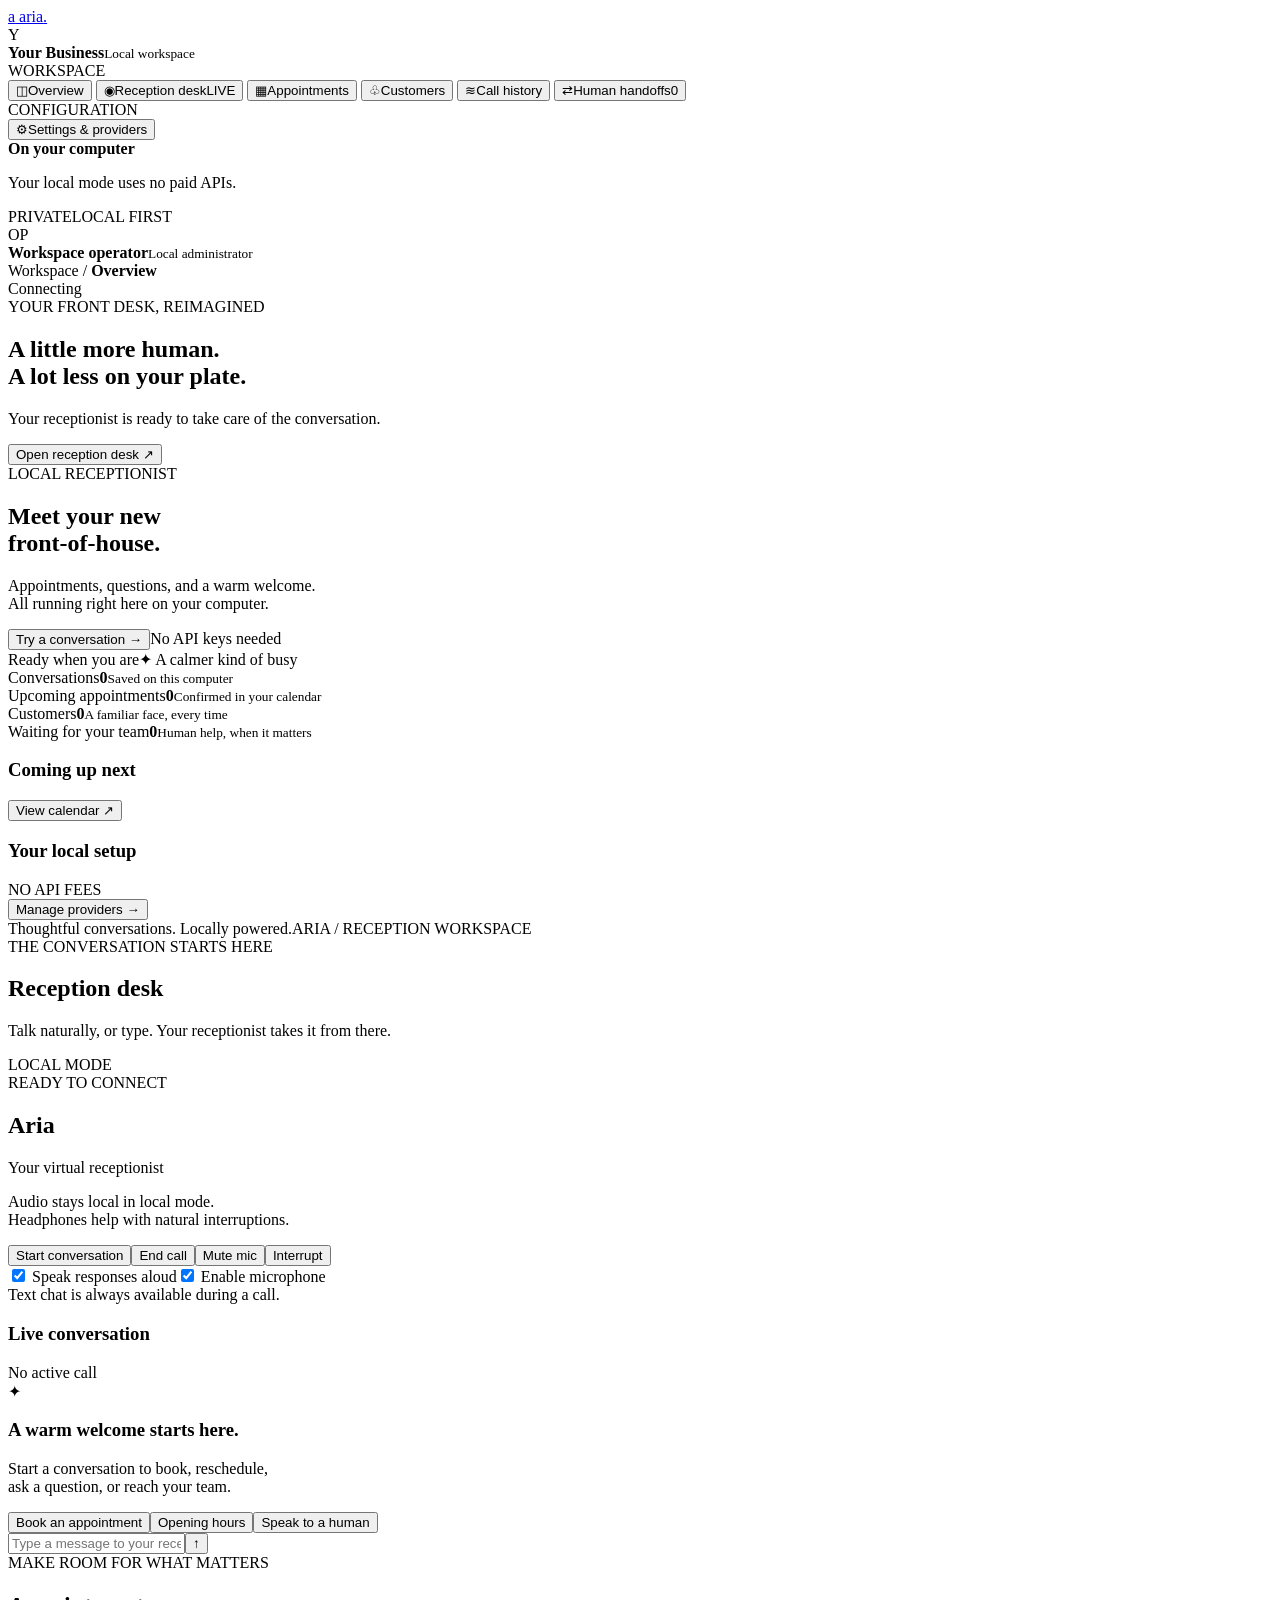
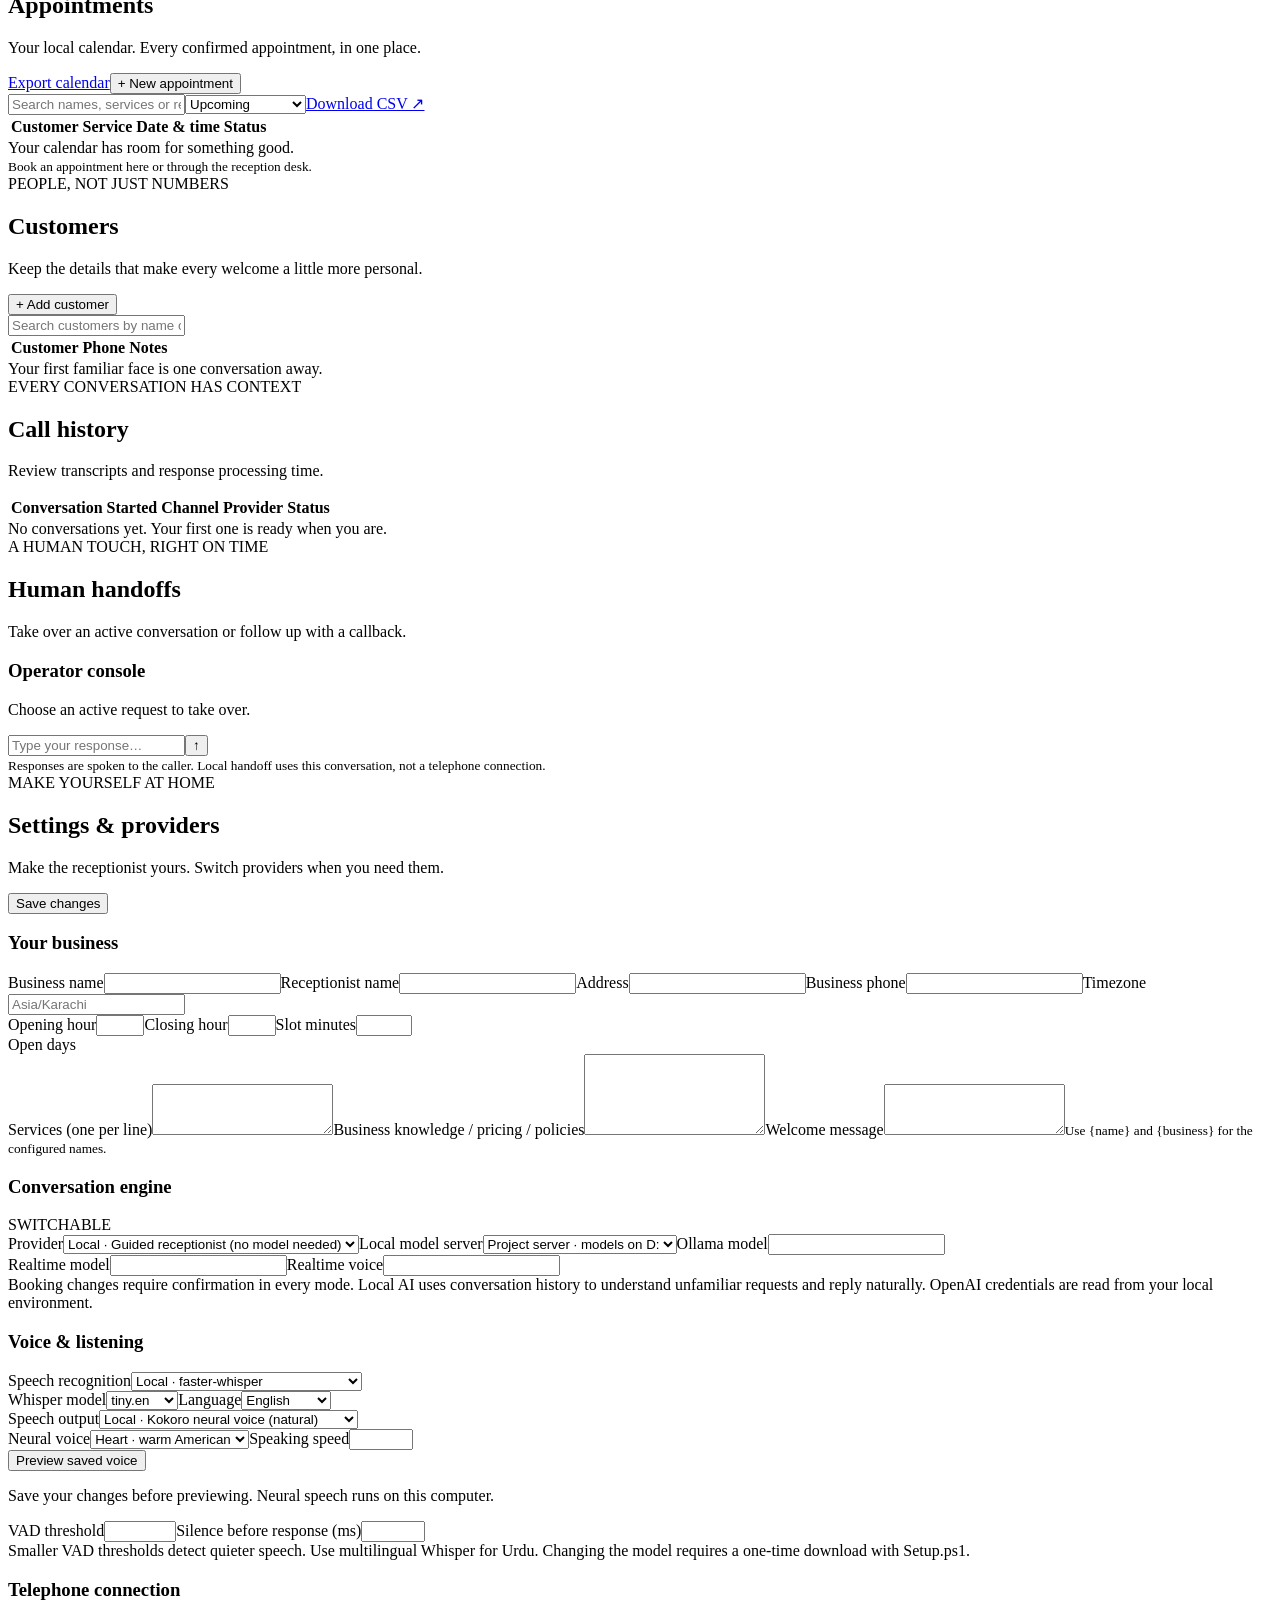
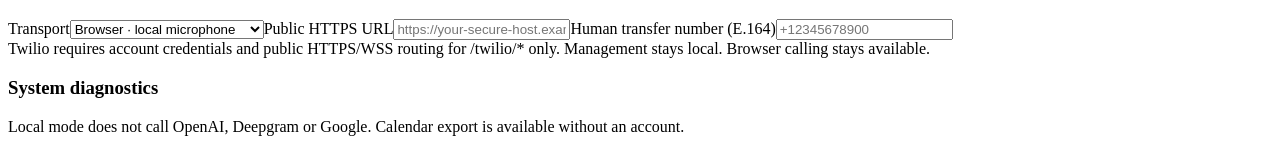
==== AIreceptionist/index.html @ fcfe2ab9 "Initial commit for Vortex Logic Labs studio site with /portfolio, /AIreceptionist, and /VoiceAssista" ====
<!doctype html>
<html lang="en">
<head><meta charset="utf-8"><meta name="viewport" content="width=device-width,initial-scale=1"><title>Aria · Reception desk</title><link rel="stylesheet" href="/static/style.css"></head>
<body>
<aside class="sidebar">
  <a class="brand" href="/" aria-label="Aria home"><span class="brand-icon">a</span> aria<span class="brand-dot">.</span></a>
  <div class="workspace"><span class="workspace-icon">Y</span><div><strong id="workspace-name">Your Business</strong><small>Local workspace</small></div><span class="tiny-dot"></span></div>
  <div class="nav-caption">WORKSPACE</div>
  <nav>
    <button class="nav active" data-page="overview"><span>◫</span>Overview</button>
    <button class="nav" data-page="reception"><span>◉</span>Reception desk<span class="nav-tag">LIVE</span></button>
    <button class="nav" data-page="appointments"><span>▦</span>Appointments</button>
    <button class="nav" data-page="customers"><span>♧</span>Customers</button>
    <button class="nav" data-page="calls"><span>≋</span>Call history</button>
    <button class="nav" data-page="handoffs"><span>⇄</span>Human handoffs<span id="queue-badge" class="badge">0</span></button>
  </nav>
  <div class="nav-caption config-caption">CONFIGURATION</div>
  <button class="nav" data-page="settings"><span>⚙</span>Settings & providers</button>
  <div class="sidebar-bottom"><div class="local-card"><span class="tiny-dot"></span><strong>On your computer</strong><p>Your local mode uses no paid APIs.</p><div class="local-pills"><span>PRIVATE</span><span>LOCAL FIRST</span></div></div><div class="profile"><span class="avatar">OP</span><div><strong>Workspace operator</strong><small>Local administrator</small></div></div></div>
</aside>
<main>
  <header><div class="breadcrumb">Workspace <span>/</span> <strong id="breadcrumb">Overview</strong></div><div class="header-right"><span class="connection"><i></i><span id="connection">Connecting</span></span><span id="clock"></span></div></header>
  <div class="content">
    <section id="page-overview" class="page active">
      <div class="page-heading"><div><div class="eyebrow">YOUR FRONT DESK, REIMAGINED</div><h1>A little more human.<br>A lot less on your plate.</h1><p>Your receptionist is ready to take care of the conversation.</p></div><button class="button primary" id="go-reception">Open reception desk <span>↗</span></button></div>
      <div class="hero-card"><div><span class="pill"><i></i> LOCAL RECEPTIONIST</span><h2>Meet your new<br>front-of-house.</h2><p>Appointments, questions, and a warm welcome.<br>All running right here on your computer.</p><div class="hero-actions"><button class="button dark" id="hero-call">Try a conversation <span>→</span></button><span class="no-key">No API keys needed</span></div></div><div class="orb-art"><div class="orbit orbit-one"></div><div class="orbit orbit-two"></div><div class="orb"><div class="wave"><b></b><b></b><b></b><b></b><b></b><b></b><b></b><b></b><b></b></div></div><span class="floating-chip chip-top"><i></i> Ready when you are</span><span class="floating-chip chip-bottom">✦ A calmer kind of busy</span></div></div>
      <div class="stats-grid"><article class="stat"><span>Conversations</span><strong id="stat-calls">0</strong><small>Saved on this computer</small></article><article class="stat"><span>Upcoming appointments</span><strong id="stat-bookings">0</strong><small>Confirmed in your calendar</small></article><article class="stat"><span>Customers</span><strong id="stat-customers">0</strong><small>A familiar face, every time</small></article><article class="stat"><span>Waiting for your team</span><strong id="stat-handoffs">0</strong><small>Human help, when it matters</small></article></div>
      <div class="overview-bottom"><article class="panel"><div class="panel-heading"><h3>Coming up next</h3><button class="link" data-page="appointments">View calendar ↗</button></div><div id="upcoming-list"></div></article><article class="panel system-panel"><div class="panel-heading"><h3>Your local setup</h3><span class="tag">NO API FEES</span></div><div id="system-list"></div><button class="link" data-page="settings">Manage providers →</button></article></div>
      <footer>Thoughtful conversations. Locally powered.<span>ARIA / RECEPTION WORKSPACE</span></footer>
    </section>
    <section id="page-reception" class="page"><div class="section-heading"><div><div class="eyebrow">THE CONVERSATION STARTS HERE</div><h1>Reception desk</h1><p>Talk naturally, or type. Your receptionist takes it from there.</p></div><span class="tag" id="call-provider">LOCAL MODE</span></div>
      <div class="call-layout"><article class="panel voice-panel"><span class="pill" id="call-state">READY TO CONNECT</span><div class="voice-orb"><div class="wave"><b></b><b></b><b></b><b></b><b></b><b></b><b></b></div></div><h2 id="assistant-name">Aria</h2><p id="voice-status">Your virtual receptionist</p><div class="meter"><div id="meter-fill"></div></div><p class="mic-note" id="mic-note">Audio stays local in local mode.<br>Headphones help with natural interruptions.</p><div class="voice-buttons"><button class="button primary" id="start-call">Start conversation</button><button class="button danger hidden" id="end-call">End call</button><button class="button secondary hidden" id="mute-call">Mute mic</button><button class="button secondary hidden" id="interrupt-call">Interrupt</button></div><div class="voice-options"><label><input type="checkbox" id="voice-enabled" checked> Speak responses aloud</label><label><input type="checkbox" id="mic-enabled" checked> Enable microphone</label></div><div class="timing" id="timing">Text chat is always available during a call.</div></article>
      <article class="panel transcript-panel"><div class="panel-heading"><h3>Live conversation <span class="tiny-dot"></span></h3><span id="call-reference" class="muted">No active call</span></div><div id="messages" class="messages"><div class="conversation-empty"><span>✦</span><h3>A warm welcome starts here.</h3><p>Start a conversation to book, reschedule,<br>ask a question, or reach your team.</p></div></div><div id="interim" class="interim"></div><div class="quick-prompts"><button data-prompt="I want to book an appointment">Book an appointment</button><button data-prompt="What are your opening hours?">Opening hours</button><button data-prompt="I want to speak to a human">Speak to a human</button></div><form id="chat-form" class="chat-form"><input id="chat-input" placeholder="Type a message to your receptionist…" maxlength="3000" autocomplete="off"><button aria-label="Send message" type="submit">↑</button></form></article></div>
    </section>
    <section id="page-appointments" class="page"><div class="section-heading"><div><div class="eyebrow">MAKE ROOM FOR WHAT MATTERS</div><h1>Appointments</h1><p>Your local calendar. Every confirmed appointment, in one place.</p></div><div class="actions"><a class="button secondary" href="/api/calendar.ics">Export calendar</a><button class="button primary" id="new-booking">+ New appointment</button></div></div><div class="toolbar"><input id="appointment-search" placeholder="Search names, services or references…"><select id="appointment-filter"><option value="upcoming">Upcoming</option><option value="all">All appointments</option><option value="cancelled">Cancelled</option></select><a class="link" href="/api/export/appointments">Download CSV ↗</a></div><div class="panel table-panel"><table><thead><tr><th>Customer</th><th>Service</th><th>Date & time</th><th>Status</th><th></th></tr></thead><tbody id="appointment-rows"></tbody></table><div id="appointment-empty" class="empty hidden">Your calendar has room for something good.<br><small>Book an appointment here or through the reception desk.</small></div></div></section>
    <section id="page-customers" class="page"><div class="section-heading"><div><div class="eyebrow">PEOPLE, NOT JUST NUMBERS</div><h1>Customers</h1><p>Keep the details that make every welcome a little more personal.</p></div><button class="button primary" id="new-customer">+ Add customer</button></div><div class="toolbar"><input id="customer-search" placeholder="Search customers by name or phone…"></div><div class="panel table-panel"><table><thead><tr><th>Customer</th><th>Phone</th><th>Notes</th><th></th></tr></thead><tbody id="customer-rows"></tbody></table><div id="customer-empty" class="empty hidden">Your first familiar face is one conversation away.</div></div></section>
    <section id="page-calls" class="page"><div class="section-heading"><div><div class="eyebrow">EVERY CONVERSATION HAS CONTEXT</div><h1>Call history</h1><p>Review transcripts and response processing time.</p></div></div><div id="metric-cards" class="metrics"></div><div class="panel table-panel"><table><thead><tr><th>Conversation</th><th>Started</th><th>Channel</th><th>Provider</th><th>Status</th><th></th></tr></thead><tbody id="call-rows"></tbody></table><div id="call-empty" class="empty hidden">No conversations yet. Your first one is ready when you are.</div></div></section>
    <section id="page-handoffs" class="page"><div class="section-heading"><div><div class="eyebrow">A HUMAN TOUCH, RIGHT ON TIME</div><h1>Human handoffs</h1><p>Take over an active conversation or follow up with a callback.</p></div></div><div class="handoff-layout"><div id="handoff-list"></div><article class="panel operator-panel"><h3>Operator console</h3><p class="muted" id="operator-label">Choose an active request to take over.</p><div id="operator-messages" class="operator-messages"></div><form id="operator-form" class="chat-form"><input id="operator-input" placeholder="Type your response…" maxlength="3000"><button type="submit" aria-label="Send operator response">↑</button></form><small class="muted">Responses are spoken to the caller. Local handoff uses this conversation, not a telephone connection.</small></article></div></section>
    <section id="page-settings" class="page"><div class="section-heading"><div><div class="eyebrow">MAKE YOURSELF AT HOME</div><h1>Settings & providers</h1><p>Make the receptionist yours. Switch providers when you need them.</p></div><button class="button primary" id="save-settings">Save changes</button></div><form id="settings-form">
      <div class="settings-grid"><article class="panel settings-panel"><h3>Your business</h3><label>Business name<input name="business_name" required></label><label>Receptionist name<input name="receptionist_name" required></label><label>Address<input name="address" required></label><label>Business phone<input name="business_phone"></label><label>Timezone<input name="timezone" required placeholder="Asia/Karachi"></label><div class="field-row"><label>Opening hour<input name="opening_hour" type="number" min="0" max="22"></label><label>Closing hour<input name="closing_hour" type="number" min="1" max="23"></label><label>Slot minutes<input name="slot_minutes" type="number" min="10" max="120"></label></div><label>Open days</label><div id="days" class="days"></div><label>Services (one per line)<textarea name="services" rows="3"></textarea></label><label>Business knowledge / pricing / policies<textarea name="faq" rows="5"></textarea></label><label>Welcome message<textarea name="greeting" rows="3"></textarea><small>Use {name} and {business} for the configured names.</small></label></article>
      <div><article class="panel settings-panel"><div class="panel-heading"><h3>Conversation engine</h3><span class="tag">SWITCHABLE</span></div><label>Provider<select name="llm_provider"><option value="guided">Local · Guided receptionist (no model needed)</option><option value="ollama">Local · AI conversation + safe booking tools</option><option value="openai_realtime">Cloud · OpenAI Realtime (paid)</option></select></label><label>Local model server<select name="ollama_url"><option value="http://127.0.0.1:11435">Project server · models on D:</option><option value="http://127.0.0.1:11434">Existing Ollama server</option></select></label><label>Ollama model<input name="ollama_model" list="ollama-models"><datalist id="ollama-models"></datalist></label><div class="field-row"><label>Realtime model<input name="realtime_model"></label><label>Realtime voice<input name="realtime_voice"></label></div><div class="info">Booking changes require confirmation in every mode. Local AI uses conversation history to understand unfamiliar requests and reply naturally. OpenAI credentials are read from your local environment.</div></article>
      <article class="panel settings-panel"><h3>Voice & listening</h3><label>Speech recognition<select name="stt_provider"><option value="whisper">Local · faster-whisper</option><option value="deepgram">Cloud · Deepgram streaming (paid)</option></select></label><div class="field-row"><label>Whisper model<select name="whisper_model"><option>tiny.en</option><option>base.en</option><option>small.en</option><option>tiny</option><option>base</option><option>small</option></select></label><label>Language<select name="language"><option value="en">English</option><option value="ur">Urdu</option><option value="auto">Auto detect</option></select></label></div><label>Speech output<select name="tts_provider"><option value="kokoro">Local · Kokoro neural voice (natural)</option><option value="windows">Local · Windows installed voice</option><option value="piper">Local · Piper (requires voice installation)</option></select></label><div class="field-row"><label>Neural voice<select name="tts_voice"><option value="af_heart">Heart · warm American</option><option value="af_bella">Bella · American</option><option value="af_sarah">Sarah · American</option><option value="am_michael">Michael · American</option><option value="bf_emma">Emma · British</option><option value="bm_george">George · British</option></select></label><label>Speaking speed<input name="tts_speed" type="number" min="0.8" max="1.2" step="0.05"></label></div><button type="button" id="preview-voice" class="button secondary">Preview saved voice</button><p class="muted">Save your changes before previewing. Neural speech runs on this computer.</p><div class="field-row"><label>VAD threshold<input name="vad_threshold" type="number" step="0.001" min="0.003" max="0.2"></label><label>Silence before response (ms)<input name="silence_ms" type="number" min="300" max="2500"></label></div><div class="info">Smaller VAD thresholds detect quieter speech. Use multilingual Whisper for Urdu. Changing the model requires a one-time download with Setup.ps1.</div></article>
      <article class="panel settings-panel"><h3>Telephone connection</h3><label>Transport<select name="transport"><option value="browser">Browser · local microphone</option><option value="twilio">Twilio · telephone calls (paid)</option></select></label><label>Public HTTPS URL<input name="public_url" placeholder="https://your-secure-host.example"></label><label>Human transfer number (E.164)<input name="human_number" placeholder="+12345678900"></label><div class="info">Twilio requires account credentials and public HTTPS/WSS routing for /twilio/* only. Management stays local. Browser calling stays available.</div><div id="credential-status"></div></article></div></div></form><article class="panel diagnostic-panel"><h3>System diagnostics</h3><div id="diagnostics"></div><p class="muted">Local mode does not call OpenAI, Deepgram or Google. Calendar export is available without an account.</p></article></section>
  </div>
</main>
<dialog id="modal"><div class="modal-heading"><h2 id="modal-title"></h2><button id="modal-close" class="icon-button" aria-label="Close">×</button></div><div id="modal-body"></div></dialog>
<div id="toast" role="status"></div>
<script src="/static/app.js"></script>
</body></html>
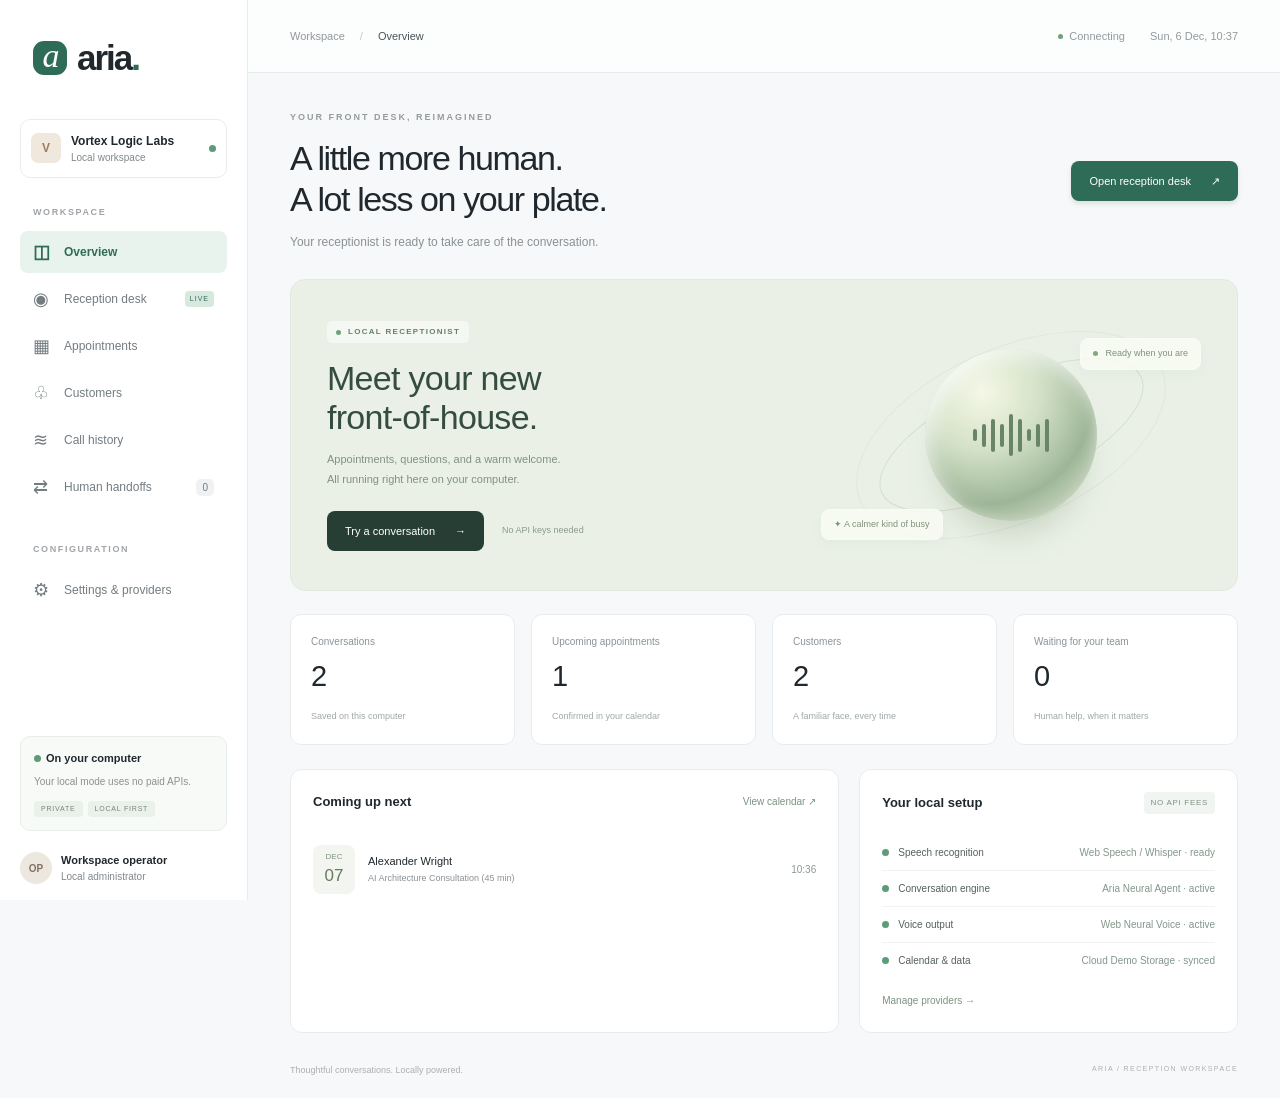
==== commit fe4588a7: "Fix asset paths to relative, remove proxy rewrites in vercel.json, and enable interactive Web Speech" ====
--- a/AIreceptionist/index.html
+++ b/AIreceptionist/index.html
@@ -1,6 +1,6 @@
 <!doctype html>
 <html lang="en">
-<head><meta charset="utf-8"><meta name="viewport" content="width=device-width,initial-scale=1"><title>Aria · Reception desk</title><link rel="stylesheet" href="/static/style.css"></head>
+<head><meta charset="utf-8"><meta name="viewport" content="width=device-width,initial-scale=1"><title>Aria · Reception desk</title><link rel="stylesheet" href="./style.css"></head>
 <body>
 <aside class="sidebar">
   <a class="brand" href="/" aria-label="Aria home"><span class="brand-icon">a</span> aria<span class="brand-dot">.</span></a>
@@ -45,5 +45,5 @@
 </main>
 <dialog id="modal"><div class="modal-heading"><h2 id="modal-title"></h2><button id="modal-close" class="icon-button" aria-label="Close">×</button></div><div id="modal-body"></div></dialog>
 <div id="toast" role="status"></div>
-<script src="/static/app.js"></script>
+<script src="./app.js"></script>
 </body></html>
--- a/AIreceptionist/style.css
+++ b/AIreceptionist/style.css
@@ -0,0 +1 @@
+:root{--bg:#f7f8fa;--ink:#20282d;--muted:#81878c;--line:#e9ecee;--green:#2f6c57;--mint:#e8f3ed;--orange:#bd7753;--sidebar:248px}*{box-sizing:border-box}body{margin:0;background:var(--bg);color:var(--ink);font:14px/1.5 'Segoe UI',Arial,sans-serif}button,input,select,textarea{font:inherit}button,a,input,select,textarea{outline-offset:4px}button,a{ -webkit-tap-highlight-color:transparent}button{cursor:pointer}a{text-decoration:none;color:inherit}button{color:inherit}input,textarea,select{border:1px solid #dce1e3;border-radius:9px;padding:11px 12px;background:#fff;color:var(--ink);min-width:0}input:focus,textarea:focus,select:focus{outline:2px solid #9bc5b3;outline-offset:1px}textarea{resize:vertical}.sidebar{position:fixed;inset:0 auto 0 0;width:var(--sidebar);background:#fff;border-right:1px solid var(--line);padding:32px 20px 16px;display:flex;flex-direction:column;z-index:5}.brand{display:flex;align-items:center;font-size:35px;font-weight:650;letter-spacing:-2px;padding:0 13px}.brand-icon{width:34px;height:34px;border-radius:11px;background:var(--green);color:#fff;text-align:center;font:italic 34px/29px Georgia;margin-right:10px}.brand-dot{color:var(--green)}.workspace{margin:34px 0 28px;display:flex;align-items:center;gap:10px;padding:12px 10px;border:1px solid var(--line);border-radius:10px;font-size:12px}.workspace strong{display:block;max-width:125px;overflow:hidden;text-overflow:ellipsis;white-space:nowrap}.workspace small,.profile small{display:block;color:var(--muted);font-size:10px}.workspace-icon{border-radius:7px;width:30px;height:30px;display:grid;place-items:center;background:#f1e8dd;color:#9c7d5f;font-weight:600}.tiny-dot{display:inline-block;width:7px;height:7px;background:#5c9c78;border-radius:50%;flex-shrink:0}.workspace>.tiny-dot{margin-left:auto}.nav-caption{font-size:9px;letter-spacing:1.6px;color:#a0a5a9;padding:0 13px;margin-bottom:12px;font-weight:600}.nav{width:100%;display:flex;align-items:center;gap:12px;padding:12px 13px;border:0;background:none;border-radius:8px;font-size:12px;text-align:left;color:#737c81;margin-bottom:5px}.nav>span:first-child{font-size:18px;width:19px;line-height:1}.nav:hover{background:#f6f8f7}.nav.active{color:var(--green);background:var(--mint);font-weight:600}.nav-tag{font-size:7px;letter-spacing:1px;margin-left:auto;color:var(--green);background:#d7e8de;padding:3px 5px;border-radius:4px}.badge{margin-left:auto;border-radius:5px;background:#f0f1f2;font-size:10px;padding:1px 6px}.config-caption{margin-top:30px}.sidebar-bottom{margin-top:auto;padding-top:25px}.local-card{padding:13px;background:#f8faf8;border:1px solid #e8eee9;border-radius:10px;font-size:11px}.local-card .tiny-dot{margin-right:5px}.local-card p{font-size:10px;color:#8a928b;margin:7px 0 12px}.local-pills{display:flex;gap:5px}.local-pills span{font-size:7px;letter-spacing:.8px;background:#eaf0ea;padding:3px 7px;border-radius:4px;color:#77867b}.profile{display:flex;gap:9px;align-items:center;margin-top:21px;font-size:11px}.avatar{display:inline-grid;place-items:center;background:#ece8df;color:#82725f;width:32px;height:32px;border-radius:50%;font-size:10px;font-weight:600}main{margin-left:var(--sidebar)}header{height:73px;background:rgba(255,255,255,.7);border-bottom:1px solid var(--line);padding:0 42px;display:flex;align-items:center;justify-content:space-between;font-size:11px}.breadcrumb{color:#92989d;display:flex;gap:15px}.breadcrumb strong{color:#4c555a;font-weight:500}.breadcrumb span{color:#c4c8cb}.header-right{display:flex;align-items:center;gap:25px;color:#939a9e}.connection{display:flex;align-items:center;gap:6px}.connection i,.pill i{width:5px;height:5px;border-radius:50%;background:#6fa17c}.content{max-width:1510px;margin:auto;padding:38px 42px 20px}.page{display:none}.page.active{display:block}.page-heading,.section-heading{display:flex;align-items:center;justify-content:space-between;gap:20px;margin-bottom:28px}.eyebrow{font-size:9px;letter-spacing:2px;color:#969c9e;font-weight:600;margin-bottom:13px}h1{font-size:34px;font-weight:500;letter-spacing:-1.4px;line-height:1.22;margin:0 0 13px}p{color:#8a9195;font-size:12px;margin:0}h2{font-size:27px;line-height:1.2;font-weight:500;letter-spacing:-.7px;margin:20px 0 14px}h3{font-size:13px;font-weight:600;margin:0}.button{border:1px solid transparent;border-radius:8px;padding:11px 17px;display:inline-flex;gap:20px;align-items:center;justify-content:center;font-size:11px;font-weight:500;white-space:nowrap}.primary{background:var(--green);color:white;box-shadow:0 3px 5px #203d3020}.primary:hover{background:#245642}.dark{background:#263e33;color:white}.secondary{background:white;border-color:#dfe4e1;color:#5a6960}.danger{background:#fff0ed;color:#b65140;border-color:#f3d6ce}.button:disabled{opacity:.5;cursor:wait}.hero-card{background:#eaf0e6;border:1px solid #e3e9df;min-height:280px;border-radius:15px;display:flex;justify-content:space-between;align-items:center;padding:30px 36px;overflow:hidden;position:relative}.hero-card h2{font-size:34px;color:#354d3e;margin-top:16px;line-height:1.13}.hero-card p{color:#829082;font-size:11px;line-height:1.8}.pill{display:inline-flex;align-items:center;gap:7px;padding:5px 9px;border-radius:5px;background:#ffffff75;color:#64826a;font-size:8px;letter-spacing:1.3px;font-weight:600}.hero-actions{display:flex;align-items:center;gap:18px;margin-top:21px}.no-key{font-size:9px;color:#8c9b8e}.orb-art{position:relative;width:380px;height:250px;display:grid;place-items:center}.orb{width:172px;height:172px;display:grid;place-items:center;background:radial-gradient(circle at 33% 25%,#f6f7e7 0,#d4e2c8 33%,#9fb798 65%,#d8e4ce 84%,#b9c8b0 100%);border-radius:50%;box-shadow:inset 5px 9px 20px #ffffffbb,inset -7px -8px 20px #768e7130,0 26px 35px -18px #718a6359;position:relative}.orbit{position:absolute;width:285px;height:110px;border:1px solid #bbcdb680;border-radius:50%;transform:rotate(-24deg)}.orbit-two{width:330px;height:174px;transform:rotate(-24deg);opacity:.5}.wave{display:flex;align-items:center;gap:5px;height:38px}.wave b{display:block;width:4px;background:#698569;border-radius:3px;height:12px}.wave b:nth-child(2n){height:23px}.wave b:nth-child(3n){height:33px}.wave b:nth-child(5n){height:42px}.floating-chip{position:absolute;border:1px solid #f9fcf5;background:#f9fcf4d9;border-radius:8px;padding:8px 12px;box-shadow:0 5px 12px #86967c0e;font-size:9px;color:#82917d;white-space:nowrap}.floating-chip i{display:inline-block;width:5px;height:5px;background:#7eaa7d;border-radius:50%;margin-right:5px}.chip-top{right:0;top:28px}.chip-bottom{left:0;bottom:20px}.stats-grid{display:grid;grid-template-columns:repeat(4,1fr);gap:16px;margin-top:23px}.stat{border:1px solid var(--line);background:#fff;border-radius:11px;padding:19px 20px}.stat>span{display:block;color:#8a9397;font-size:10px}.stat strong{display:block;font-size:29px;font-weight:500;line-height:1.2;margin:10px 0}.stat small{color:#a0a7a9;font-size:9px}.overview-bottom{display:grid;grid-template-columns:1.45fr 1fr;gap:20px;margin-top:24px}.panel{border:1px solid var(--line);border-radius:12px;background:#fff;padding:22px}.panel-heading{display:flex;align-items:center;justify-content:space-between;gap:12px;margin-bottom:21px}.link{border:0;background:transparent;color:#7b9383;font-size:10px;padding:0;cursor:pointer}.tag{font-size:8px;letter-spacing:.7px;color:#829087;background:#f0f5f1;border-radius:4px;padding:5px 7px}.empty{padding:34px 20px;text-align:center;color:#91999b;font-size:12px}.empty small{display:block;font-size:10px;margin-top:8px;color:#b0b6b7}.empty-illustration{font-size:25px;color:#c5d1c5;display:block;margin-bottom:9px}.system-row{display:flex;align-items:center;padding:10px 0;gap:9px;font-size:10px;color:#8c9597;border-bottom:1px solid #f1f3f2}.system-row:last-of-type{border:0;margin-bottom:11px}.system-row strong{font-weight:500;color:#54615a}.system-row>span:last-child{margin-left:auto;color:#82978a}.system-row .state-warn{color:#bd875b!important}.mini-booking{display:flex;align-items:center;gap:13px;padding:12px 0;border-bottom:1px solid #f1f3f2}.mini-booking:last-child{border:0}.mini-date{background:#f2f5f0;border-radius:8px;min-width:42px;padding:6px;text-align:center;color:#849480;font-size:8px}.mini-date strong{display:block;font-size:17px;font-weight:500;color:#657a5f}.mini-booking h4{font-size:11px;font-weight:500;margin:0}.mini-booking p{font-size:9px;margin-top:3px}.mini-booking>span{margin-left:auto;font-size:10px;color:#8c9990}footer{font-size:9px;color:#aab0b2;margin-top:31px;display:flex;justify-content:space-between}footer span{font-size:7px;letter-spacing:1.4px}.section-heading h1{font-size:31px}.section-heading{margin-bottom:30px}.call-layout{display:grid;grid-template-columns:320px 1fr;gap:22px}.voice-panel{text-align:center;padding:30px 24px;min-height:570px}.voice-orb{margin:42px auto 25px;width:145px;height:145px;background:radial-gradient(circle at 30% 20%,#f4f7ea,#c4d9bc 40%,#91b698 75%,#c4dbc1);border-radius:50%;display:grid;place-items:center;box-shadow:inset 0 7px 20px #ffffffaa,0 16px 30px -15px #718a6360}.voice-panel.live .voice-orb{animation:breathe 3s infinite}.voice-panel h2{font-size:24px;margin:8px 0}.voice-panel p{font-size:11px}.voice-buttons{display:flex;justify-content:center;gap:8px;flex-wrap:wrap;margin:20px 0}.voice-buttons .button{padding:10px 13px}.voice-options{display:flex;flex-direction:column;gap:8px;font-size:10px;color:#8c9690;text-align:left;margin:22px 5px}.voice-options label{display:flex;gap:8px;align-items:center}.voice-options input{accent-color:var(--green);margin:0}.timing{font-size:9px;color:#a6b0a8;border-top:1px solid #edf0ed;padding-top:18px}.meter{width:100px;height:3px;border-radius:3px;background:#eef2ed;overflow:hidden;margin:19px auto}.meter div{height:100%;background:#6a9e70;transition:width .08s;width:0}.mic-note{line-height:1.7}.transcript-panel{display:flex;flex-direction:column;min-height:570px;padding:22px 22px 16px}.transcript-panel .panel-heading{padding-bottom:17px;border-bottom:1px solid var(--line);margin-bottom:0}.transcript-panel h3 .tiny-dot{margin-left:8px;width:5px;height:5px}.muted{color:#99a2a4;font-size:10px}.messages{height:365px;overflow-y:auto;flex:1;padding:20px 2px}.conversation-empty{height:100%;display:flex;flex-direction:column;align-items:center;justify-content:center;text-align:center}.conversation-empty>span{font-size:32px;color:#a4b69f;margin-bottom:15px}.conversation-empty h3{color:#7c897e;font-weight:500}.conversation-empty p{font-size:11px;line-height:1.8;margin-top:8px}.message{margin:0 0 18px;max-width:92%}.message-label{font-size:8px;letter-spacing:.9px;color:#9aa59c;margin-bottom:6px;text-transform:uppercase}.message-content{font-size:12px;line-height:1.8;padding:12px 14px;background:#f3f6f1;border-radius:0 10px 10px 10px;color:#586a59;white-space:pre-wrap;overflow-wrap:anywhere}.message.user{margin-left:auto}.message.user .message-label{text-align:right}.message.user .message-content{background:#f3f4f6;color:#687078;border-radius:10px 0 10px 10px}.message.tool .message-content{font:10px monospace;color:#9a8767;background:#faf7f0}.message.operator .message-content{background:#eff2fc;color:#6773a5}.quick-prompts{display:flex;gap:6px;flex-wrap:wrap;padding:12px 0}.quick-prompts button{font-size:9px;background:white;border:1px solid #e3e9e1;border-radius:15px;color:#83947e;padding:5px 9px}.chat-form{display:flex;gap:10px;padding:9px;background:#f8f9f7;border:1px solid #e6eae3;border-radius:9px}.chat-form input{flex:1;width:100%;background:transparent;border:0;padding:4px;font-size:11px;outline:0}.chat-form button{width:29px;height:29px;flex-shrink:0;background:#386b50;color:#fff;border:0;border-radius:7px;font-size:17px}.interim{font-style:italic;color:#a4aa9f;font-size:11px;min-height:12px}.actions{display:flex;gap:9px}.toolbar{display:flex;gap:12px;align-items:center;margin-bottom:20px}.toolbar>input{flex:1;font-size:11px}.toolbar select{font-size:11px}.table-panel{padding:0;overflow:auto}table{width:100%;border-collapse:collapse;text-align:left;font-size:11px}th{font-size:9px;text-transform:uppercase;letter-spacing:.6px;font-weight:500;color:#9ba5a7;padding:17px 20px;background:#fcfdfc;border-bottom:1px solid var(--line)}td{padding:17px 20px;border-bottom:1px solid #f1f3f2;color:#7a8686}td strong{color:#4e5e56;font-size:12px;font-weight:500}td small{display:block;font-size:9px;color:#a4adab;margin-top:3px}td .link+.link{margin-left:10px}.status{font-size:9px;border-radius:5px;padding:4px 7px;display:inline-block;background:#eef5ed;color:#71936c}.status.cancelled,.status.ended,.status.rescheduled{background:#f4f4f3;color:#a0a3a0}.status.waiting,.status.handoff{background:#fcf4e6;color:#b4935e}.status.operator,.status.in_progress{background:#eff0fc;color:#7b84b0}.settings-grid{display:grid;grid-template-columns:1fr 1fr;gap:22px}.settings-panel{margin-bottom:20px;padding:24px}.settings-panel h3{margin-bottom:18px}.settings-panel .panel-heading h3{margin-bottom:0}.settings-panel label{display:block;font-size:10px;color:#849186;margin:14px 0 0}.settings-panel input,.settings-panel select,.settings-panel textarea{width:100%;display:block;margin-top:6px;font-size:11px}.settings-panel small{font-size:9px;color:#a5afa5}.field-row{display:flex;gap:12px}.field-row label{flex:1;min-width:0}.days{display:flex;gap:6px;flex-wrap:wrap;margin-top:8px}.days label{position:relative;margin:0;padding:6px;background:#f3f6ef;border-radius:5px;font-size:9px;display:flex;align-items:center;gap:4px}.days input{width:auto;margin:0;accent-color:#6d9468}.info{background:#f5f7f1;color:#909b86;font-size:10px;padding:11px;border-radius:7px;line-height:1.7;margin-top:16px}.diagnostic-panel{margin-top:5px}.diagnostic-panel h3{margin-bottom:15px}#diagnostics{display:flex;gap:9px;flex-wrap:wrap;margin-bottom:15px}.diagnostic{font-size:10px;padding:7px 11px;background:#f2f5f0;border-radius:5px;color:#85917d}.credential{font-size:9px;display:flex;align-items:center;justify-content:space-between;padding:8px 0;border-bottom:1px solid #edf1eb;color:#98a293}.credential span{color:#b3a383}.handoff-layout{display:grid;grid-template-columns:1fr 1fr;gap:20px}.handoff-card{margin-bottom:15px;padding:20px}.handoff-card p{margin:10px 0;font-size:11px}.handoff-card .actions{margin-top:18px}.handoff-card h3{margin-top:12px}.operator-panel h3{margin-bottom:10px}.operator-messages{height:270px;overflow:auto;margin:14px 0}.operator-panel>.muted:last-child{display:block;margin-top:12px}.metrics{display:flex;gap:12px;margin-bottom:20px}.metric{background:#fff;border:1px solid var(--line);border-radius:9px;padding:12px 18px;font-size:10px;color:#879386}.metric strong{font-size:17px;color:#546b54;margin-right:8px}dialog{border:1px solid #e2e7df;border-radius:14px;padding:26px;width:560px;max-width:90vw;max-height:86vh;box-shadow:0 30px 80px #273a2b20}dialog::backdrop{background:#23302b65;backdrop-filter:blur(3px)}.modal-heading{display:flex;justify-content:space-between;align-items:center;margin-bottom:20px}.modal-heading h2{font-size:21px;margin:0}.icon-button{background:transparent;border:0;font-size:25px;color:#8d9a8d}.modal-form{display:flex;flex-direction:column;gap:13px}.modal-form label{font-size:11px;color:#869281}.modal-form input,.modal-form select,.modal-form textarea{display:block;width:100%;margin-top:6px}.modal-form .button{margin-top:10px}.modal-transcript{max-height:55vh;overflow-y:auto}.modal-form .info{margin:0}.confirmation{padding:15px;background:#f4f7f0;color:#7d8c74;font-size:12px;border-radius:8px;margin-bottom:15px}#toast{position:fixed;bottom:25px;left:calc(var(--sidebar) + 30px);max-width:600px;z-index:30;background:#334b3b;color:#fff;padding:13px 20px;border-radius:9px;box-shadow:0 10px 30px #1b332624;font-size:12px;display:none}#toast.show{display:block}#toast.error{background:#985944}.hidden{display:none!important}@keyframes breathe{50%{box-shadow:inset 0 7px 20px #ffffffaa,0 0 0 12px #94b58a0d,0 16px 30px -15px #718a6360}}@media(min-width:1550px){.content{padding-top:50px}.hero-card{min-height:310px}.orb-art{width:420px}.overview-bottom{margin-top:28px}}@media(max-width:1150px){:root{--sidebar:210px}.sidebar{padding:25px 12px}.content{padding:28px 26px}.hero-card{padding:25px}.orb-art{width:270px}.chip-top{right:-10px}.call-layout{grid-template-columns:270px 1fr}.stat{padding:16px 13px}.header-right{gap:10px}.settings-grid{grid-template-columns:1fr}.page-heading h1{font-size:29px}.hero-actions{gap:9px}.no-key{font-size:8px}}@media(max-width:820px){:root{--sidebar:68px}.sidebar{padding:25px 8px}.brand{font-size:0;padding:0 7px}.brand-icon{margin:0}.brand-dot,.workspace,.nav-caption,.nav-tag,.sidebar-bottom,.badge{display:none}.nav{font-size:0;padding:12px 16px;margin:8px 0}.nav span:first-child{font-size:20px}.sidebar nav{margin-top:35px}.content{padding:25px 20px}header{padding:0 20px}.header-right #clock{display:none}.page-heading,.section-heading{align-items:flex-start}.page-heading>.button{margin-top:10px}.hero-card h2{font-size:29px}.hero-card{padding:25px;min-height:265px}.orb-art{width:210px}.orb{width:130px;height:130px}.orbit-one{width:210px}.orbit-two{width:230px}.floating-chip{font-size:8px;padding:6px 8px}.no-key{display:none}.stats-grid{grid-template-columns:1fr 1fr}.overview-bottom,.call-layout,.handoff-layout{grid-template-columns:1fr}.voice-panel{min-height:auto}.voice-orb{margin:22px auto}.voice-options{flex-direction:row;justify-content:center}.voice-panel .mic-note{display:none}.messages{min-height:320px}.hero-card p br{display:none}.hero-card>div:first-child{max-width:210px}.toolbar{flex-wrap:wrap}.actions{flex-wrap:wrap}.section-heading .actions{justify-content:flex-end}h1{font-size:26px}.page-heading>.button{font-size:9px;padding:9px}.hero-actions .button{font-size:10px}footer span{display:none}}@media(max-width:560px){.hero-card{min-height:240px}.orb-art{display:none}.hero-card>div:first-child{max-width:none}.page-heading{display:block}.page-heading>.button{margin-top:15px}.section-heading{flex-direction:column}.stats-grid{gap:10px}.stat small{font-size:8px}.content{padding:22px 14px}.header-right{display:none}.field-row{flex-wrap:wrap}.settings-panel{padding:18px}.panel{padding:17px}.table-panel{padding:0}.call-layout{gap:15px}#toast{left:80px;right:10px;bottom:15px}.hero-card h2 br{display:none}.voice-options{font-size:9px}.toolbar select{flex:1}}
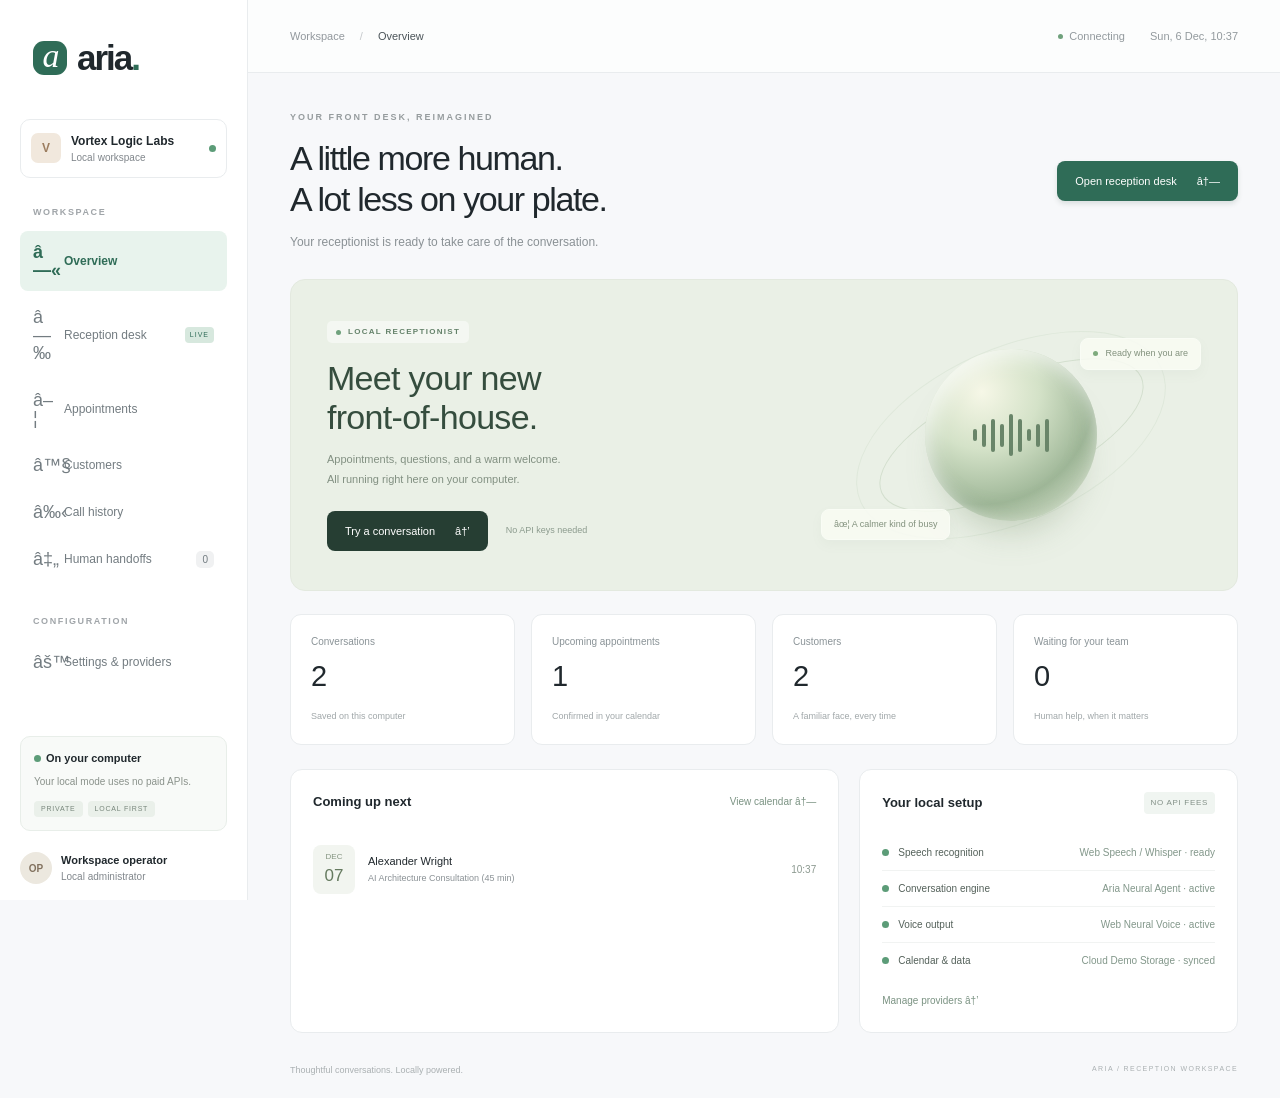
==== commit 11037ff7: "Directly inline CSS and JS into AIreceptionist and VoiceAssistant index.html to eliminate 404s and t" ====
--- a/AIreceptionist/index.html
+++ b/AIreceptionist/index.html
@@ -1,49 +1,831 @@
-<!doctype html>
+﻿<!doctype html>
 <html lang="en">
-<head><meta charset="utf-8"><meta name="viewport" content="width=device-width,initial-scale=1"><title>Aria · Reception desk</title><link rel="stylesheet" href="./style.css"></head>
+
+<head>
+  <meta charset="utf-8">
+  <meta name="viewport" content="width=device-width,initial-scale=1">
+  <title>Aria Â· Reception desk</title>
+    <base href="/AIreceptionist/">
+  <link rel="stylesheet" href="/AIreceptionist/style.css">
+  <style>
+:root{--bg:#f7f8fa;--ink:#20282d;--muted:#81878c;--line:#e9ecee;--green:#2f6c57;--mint:#e8f3ed;--orange:#bd7753;--sidebar:248px}*{box-sizing:border-box}body{margin:0;background:var(--bg);color:var(--ink);font:14px/1.5 'Segoe UI',Arial,sans-serif}button,input,select,textarea{font:inherit}button,a,input,select,textarea{outline-offset:4px}button,a{ -webkit-tap-highlight-color:transparent}button{cursor:pointer}a{text-decoration:none;color:inherit}button{color:inherit}input,textarea,select{border:1px solid #dce1e3;border-radius:9px;padding:11px 12px;background:#fff;color:var(--ink);min-width:0}input:focus,textarea:focus,select:focus{outline:2px solid #9bc5b3;outline-offset:1px}textarea{resize:vertical}.sidebar{position:fixed;inset:0 auto 0 0;width:var(--sidebar);background:#fff;border-right:1px solid var(--line);padding:32px 20px 16px;display:flex;flex-direction:column;z-index:5}.brand{display:flex;align-items:center;font-size:35px;font-weight:650;letter-spacing:-2px;padding:0 13px}.brand-icon{width:34px;height:34px;border-radius:11px;background:var(--green);color:#fff;text-align:center;font:italic 34px/29px Georgia;margin-right:10px}.brand-dot{color:var(--green)}.workspace{margin:34px 0 28px;display:flex;align-items:center;gap:10px;padding:12px 10px;border:1px solid var(--line);border-radius:10px;font-size:12px}.workspace strong{display:block;max-width:125px;overflow:hidden;text-overflow:ellipsis;white-space:nowrap}.workspace small,.profile small{display:block;color:var(--muted);font-size:10px}.workspace-icon{border-radius:7px;width:30px;height:30px;display:grid;place-items:center;background:#f1e8dd;color:#9c7d5f;font-weight:600}.tiny-dot{display:inline-block;width:7px;height:7px;background:#5c9c78;border-radius:50%;flex-shrink:0}.workspace>.tiny-dot{margin-left:auto}.nav-caption{font-size:9px;letter-spacing:1.6px;color:#a0a5a9;padding:0 13px;margin-bottom:12px;font-weight:600}.nav{width:100%;display:flex;align-items:center;gap:12px;padding:12px 13px;border:0;background:none;border-radius:8px;font-size:12px;text-align:left;color:#737c81;margin-bottom:5px}.nav>span:first-child{font-size:18px;width:19px;line-height:1}.nav:hover{background:#f6f8f7}.nav.active{color:var(--green);background:var(--mint);font-weight:600}.nav-tag{font-size:7px;letter-spacing:1px;margin-left:auto;color:var(--green);background:#d7e8de;padding:3px 5px;border-radius:4px}.badge{margin-left:auto;border-radius:5px;background:#f0f1f2;font-size:10px;padding:1px 6px}.config-caption{margin-top:30px}.sidebar-bottom{margin-top:auto;padding-top:25px}.local-card{padding:13px;background:#f8faf8;border:1px solid #e8eee9;border-radius:10px;font-size:11px}.local-card .tiny-dot{margin-right:5px}.local-card p{font-size:10px;color:#8a928b;margin:7px 0 12px}.local-pills{display:flex;gap:5px}.local-pills span{font-size:7px;letter-spacing:.8px;background:#eaf0ea;padding:3px 7px;border-radius:4px;color:#77867b}.profile{display:flex;gap:9px;align-items:center;margin-top:21px;font-size:11px}.avatar{display:inline-grid;place-items:center;background:#ece8df;color:#82725f;width:32px;height:32px;border-radius:50%;font-size:10px;font-weight:600}main{margin-left:var(--sidebar)}header{height:73px;background:rgba(255,255,255,.7);border-bottom:1px solid var(--line);padding:0 42px;display:flex;align-items:center;justify-content:space-between;font-size:11px}.breadcrumb{color:#92989d;display:flex;gap:15px}.breadcrumb strong{color:#4c555a;font-weight:500}.breadcrumb span{color:#c4c8cb}.header-right{display:flex;align-items:center;gap:25px;color:#939a9e}.connection{display:flex;align-items:center;gap:6px}.connection i,.pill i{width:5px;height:5px;border-radius:50%;background:#6fa17c}.content{max-width:1510px;margin:auto;padding:38px 42px 20px}.page{display:none}.page.active{display:block}.page-heading,.section-heading{display:flex;align-items:center;justify-content:space-between;gap:20px;margin-bottom:28px}.eyebrow{font-size:9px;letter-spacing:2px;color:#969c9e;font-weight:600;margin-bottom:13px}h1{font-size:34px;font-weight:500;letter-spacing:-1.4px;line-height:1.22;margin:0 0 13px}p{color:#8a9195;font-size:12px;margin:0}h2{font-size:27px;line-height:1.2;font-weight:500;letter-spacing:-.7px;margin:20px 0 14px}h3{font-size:13px;font-weight:600;margin:0}.button{border:1px solid transparent;border-radius:8px;padding:11px 17px;display:inline-flex;gap:20px;align-items:center;justify-content:center;font-size:11px;font-weight:500;white-space:nowrap}.primary{background:var(--green);color:white;box-shadow:0 3px 5px #203d3020}.primary:hover{background:#245642}.dark{background:#263e33;color:white}.secondary{background:white;border-color:#dfe4e1;color:#5a6960}.danger{background:#fff0ed;color:#b65140;border-color:#f3d6ce}.button:disabled{opacity:.5;cursor:wait}.hero-card{background:#eaf0e6;border:1px solid #e3e9df;min-height:280px;border-radius:15px;display:flex;justify-content:space-between;align-items:center;padding:30px 36px;overflow:hidden;position:relative}.hero-card h2{font-size:34px;color:#354d3e;margin-top:16px;line-height:1.13}.hero-card p{color:#829082;font-size:11px;line-height:1.8}.pill{display:inline-flex;align-items:center;gap:7px;padding:5px 9px;border-radius:5px;background:#ffffff75;color:#64826a;font-size:8px;letter-spacing:1.3px;font-weight:600}.hero-actions{display:flex;align-items:center;gap:18px;margin-top:21px}.no-key{font-size:9px;color:#8c9b8e}.orb-art{position:relative;width:380px;height:250px;display:grid;place-items:center}.orb{width:172px;height:172px;display:grid;place-items:center;background:radial-gradient(circle at 33% 25%,#f6f7e7 0,#d4e2c8 33%,#9fb798 65%,#d8e4ce 84%,#b9c8b0 100%);border-radius:50%;box-shadow:inset 5px 9px 20px #ffffffbb,inset -7px -8px 20px #768e7130,0 26px 35px -18px #718a6359;position:relative}.orbit{position:absolute;width:285px;height:110px;border:1px solid #bbcdb680;border-radius:50%;transform:rotate(-24deg)}.orbit-two{width:330px;height:174px;transform:rotate(-24deg);opacity:.5}.wave{display:flex;align-items:center;gap:5px;height:38px}.wave b{display:block;width:4px;background:#698569;border-radius:3px;height:12px}.wave b:nth-child(2n){height:23px}.wave b:nth-child(3n){height:33px}.wave b:nth-child(5n){height:42px}.floating-chip{position:absolute;border:1px solid #f9fcf5;background:#f9fcf4d9;border-radius:8px;padding:8px 12px;box-shadow:0 5px 12px #86967c0e;font-size:9px;color:#82917d;white-space:nowrap}.floating-chip i{display:inline-block;width:5px;height:5px;background:#7eaa7d;border-radius:50%;margin-right:5px}.chip-top{right:0;top:28px}.chip-bottom{left:0;bottom:20px}.stats-grid{display:grid;grid-template-columns:repeat(4,1fr);gap:16px;margin-top:23px}.stat{border:1px solid var(--line);background:#fff;border-radius:11px;padding:19px 20px}.stat>span{display:block;color:#8a9397;font-size:10px}.stat strong{display:block;font-size:29px;font-weight:500;line-height:1.2;margin:10px 0}.stat small{color:#a0a7a9;font-size:9px}.overview-bottom{display:grid;grid-template-columns:1.45fr 1fr;gap:20px;margin-top:24px}.panel{border:1px solid var(--line);border-radius:12px;background:#fff;padding:22px}.panel-heading{display:flex;align-items:center;justify-content:space-between;gap:12px;margin-bottom:21px}.link{border:0;background:transparent;color:#7b9383;font-size:10px;padding:0;cursor:pointer}.tag{font-size:8px;letter-spacing:.7px;color:#829087;background:#f0f5f1;border-radius:4px;padding:5px 7px}.empty{padding:34px 20px;text-align:center;color:#91999b;font-size:12px}.empty small{display:block;font-size:10px;margin-top:8px;color:#b0b6b7}.empty-illustration{font-size:25px;color:#c5d1c5;display:block;margin-bottom:9px}.system-row{display:flex;align-items:center;padding:10px 0;gap:9px;font-size:10px;color:#8c9597;border-bottom:1px solid #f1f3f2}.system-row:last-of-type{border:0;margin-bottom:11px}.system-row strong{font-weight:500;color:#54615a}.system-row>span:last-child{margin-left:auto;color:#82978a}.system-row .state-warn{color:#bd875b!important}.mini-booking{display:flex;align-items:center;gap:13px;padding:12px 0;border-bottom:1px solid #f1f3f2}.mini-booking:last-child{border:0}.mini-date{background:#f2f5f0;border-radius:8px;min-width:42px;padding:6px;text-align:center;color:#849480;font-size:8px}.mini-date strong{display:block;font-size:17px;font-weight:500;color:#657a5f}.mini-booking h4{font-size:11px;font-weight:500;margin:0}.mini-booking p{font-size:9px;margin-top:3px}.mini-booking>span{margin-left:auto;font-size:10px;color:#8c9990}footer{font-size:9px;color:#aab0b2;margin-top:31px;display:flex;justify-content:space-between}footer span{font-size:7px;letter-spacing:1.4px}.section-heading h1{font-size:31px}.section-heading{margin-bottom:30px}.call-layout{display:grid;grid-template-columns:320px 1fr;gap:22px}.voice-panel{text-align:center;padding:30px 24px;min-height:570px}.voice-orb{margin:42px auto 25px;width:145px;height:145px;background:radial-gradient(circle at 30% 20%,#f4f7ea,#c4d9bc 40%,#91b698 75%,#c4dbc1);border-radius:50%;display:grid;place-items:center;box-shadow:inset 0 7px 20px #ffffffaa,0 16px 30px -15px #718a6360}.voice-panel.live .voice-orb{animation:breathe 3s infinite}.voice-panel h2{font-size:24px;margin:8px 0}.voice-panel p{font-size:11px}.voice-buttons{display:flex;justify-content:center;gap:8px;flex-wrap:wrap;margin:20px 0}.voice-buttons .button{padding:10px 13px}.voice-options{display:flex;flex-direction:column;gap:8px;font-size:10px;color:#8c9690;text-align:left;margin:22px 5px}.voice-options label{display:flex;gap:8px;align-items:center}.voice-options input{accent-color:var(--green);margin:0}.timing{font-size:9px;color:#a6b0a8;border-top:1px solid #edf0ed;padding-top:18px}.meter{width:100px;height:3px;border-radius:3px;background:#eef2ed;overflow:hidden;margin:19px auto}.meter div{height:100%;background:#6a9e70;transition:width .08s;width:0}.mic-note{line-height:1.7}.transcript-panel{display:flex;flex-direction:column;min-height:570px;padding:22px 22px 16px}.transcript-panel .panel-heading{padding-bottom:17px;border-bottom:1px solid var(--line);margin-bottom:0}.transcript-panel h3 .tiny-dot{margin-left:8px;width:5px;height:5px}.muted{color:#99a2a4;font-size:10px}.messages{height:365px;overflow-y:auto;flex:1;padding:20px 2px}.conversation-empty{height:100%;display:flex;flex-direction:column;align-items:center;justify-content:center;text-align:center}.conversation-empty>span{font-size:32px;color:#a4b69f;margin-bottom:15px}.conversation-empty h3{color:#7c897e;font-weight:500}.conversation-empty p{font-size:11px;line-height:1.8;margin-top:8px}.message{margin:0 0 18px;max-width:92%}.message-label{font-size:8px;letter-spacing:.9px;color:#9aa59c;margin-bottom:6px;text-transform:uppercase}.message-content{font-size:12px;line-height:1.8;padding:12px 14px;background:#f3f6f1;border-radius:0 10px 10px 10px;color:#586a59;white-space:pre-wrap;overflow-wrap:anywhere}.message.user{margin-left:auto}.message.user .message-label{text-align:right}.message.user .message-content{background:#f3f4f6;color:#687078;border-radius:10px 0 10px 10px}.message.tool .message-content{font:10px monospace;color:#9a8767;background:#faf7f0}.message.operator .message-content{background:#eff2fc;color:#6773a5}.quick-prompts{display:flex;gap:6px;flex-wrap:wrap;padding:12px 0}.quick-prompts button{font-size:9px;background:white;border:1px solid #e3e9e1;border-radius:15px;color:#83947e;padding:5px 9px}.chat-form{display:flex;gap:10px;padding:9px;background:#f8f9f7;border:1px solid #e6eae3;border-radius:9px}.chat-form input{flex:1;width:100%;background:transparent;border:0;padding:4px;font-size:11px;outline:0}.chat-form button{width:29px;height:29px;flex-shrink:0;background:#386b50;color:#fff;border:0;border-radius:7px;font-size:17px}.interim{font-style:italic;color:#a4aa9f;font-size:11px;min-height:12px}.actions{display:flex;gap:9px}.toolbar{display:flex;gap:12px;align-items:center;margin-bottom:20px}.toolbar>input{flex:1;font-size:11px}.toolbar select{font-size:11px}.table-panel{padding:0;overflow:auto}table{width:100%;border-collapse:collapse;text-align:left;font-size:11px}th{font-size:9px;text-transform:uppercase;letter-spacing:.6px;font-weight:500;color:#9ba5a7;padding:17px 20px;background:#fcfdfc;border-bottom:1px solid var(--line)}td{padding:17px 20px;border-bottom:1px solid #f1f3f2;color:#7a8686}td strong{color:#4e5e56;font-size:12px;font-weight:500}td small{display:block;font-size:9px;color:#a4adab;margin-top:3px}td .link+.link{margin-left:10px}.status{font-size:9px;border-radius:5px;padding:4px 7px;display:inline-block;background:#eef5ed;color:#71936c}.status.cancelled,.status.ended,.status.rescheduled{background:#f4f4f3;color:#a0a3a0}.status.waiting,.status.handoff{background:#fcf4e6;color:#b4935e}.status.operator,.status.in_progress{background:#eff0fc;color:#7b84b0}.settings-grid{display:grid;grid-template-columns:1fr 1fr;gap:22px}.settings-panel{margin-bottom:20px;padding:24px}.settings-panel h3{margin-bottom:18px}.settings-panel .panel-heading h3{margin-bottom:0}.settings-panel label{display:block;font-size:10px;color:#849186;margin:14px 0 0}.settings-panel input,.settings-panel select,.settings-panel textarea{width:100%;display:block;margin-top:6px;font-size:11px}.settings-panel small{font-size:9px;color:#a5afa5}.field-row{display:flex;gap:12px}.field-row label{flex:1;min-width:0}.days{display:flex;gap:6px;flex-wrap:wrap;margin-top:8px}.days label{position:relative;margin:0;padding:6px;background:#f3f6ef;border-radius:5px;font-size:9px;display:flex;align-items:center;gap:4px}.days input{width:auto;margin:0;accent-color:#6d9468}.info{background:#f5f7f1;color:#909b86;font-size:10px;padding:11px;border-radius:7px;line-height:1.7;margin-top:16px}.diagnostic-panel{margin-top:5px}.diagnostic-panel h3{margin-bottom:15px}#diagnostics{display:flex;gap:9px;flex-wrap:wrap;margin-bottom:15px}.diagnostic{font-size:10px;padding:7px 11px;background:#f2f5f0;border-radius:5px;color:#85917d}.credential{font-size:9px;display:flex;align-items:center;justify-content:space-between;padding:8px 0;border-bottom:1px solid #edf1eb;color:#98a293}.credential span{color:#b3a383}.handoff-layout{display:grid;grid-template-columns:1fr 1fr;gap:20px}.handoff-card{margin-bottom:15px;padding:20px}.handoff-card p{margin:10px 0;font-size:11px}.handoff-card .actions{margin-top:18px}.handoff-card h3{margin-top:12px}.operator-panel h3{margin-bottom:10px}.operator-messages{height:270px;overflow:auto;margin:14px 0}.operator-panel>.muted:last-child{display:block;margin-top:12px}.metrics{display:flex;gap:12px;margin-bottom:20px}.metric{background:#fff;border:1px solid var(--line);border-radius:9px;padding:12px 18px;font-size:10px;color:#879386}.metric strong{font-size:17px;color:#546b54;margin-right:8px}dialog{border:1px solid #e2e7df;border-radius:14px;padding:26px;width:560px;max-width:90vw;max-height:86vh;box-shadow:0 30px 80px #273a2b20}dialog::backdrop{background:#23302b65;backdrop-filter:blur(3px)}.modal-heading{display:flex;justify-content:space-between;align-items:center;margin-bottom:20px}.modal-heading h2{font-size:21px;margin:0}.icon-button{background:transparent;border:0;font-size:25px;color:#8d9a8d}.modal-form{display:flex;flex-direction:column;gap:13px}.modal-form label{font-size:11px;color:#869281}.modal-form input,.modal-form select,.modal-form textarea{display:block;width:100%;margin-top:6px}.modal-form .button{margin-top:10px}.modal-transcript{max-height:55vh;overflow-y:auto}.modal-form .info{margin:0}.confirmation{padding:15px;background:#f4f7f0;color:#7d8c74;font-size:12px;border-radius:8px;margin-bottom:15px}#toast{position:fixed;bottom:25px;left:calc(var(--sidebar) + 30px);max-width:600px;z-index:30;background:#334b3b;color:#fff;padding:13px 20px;border-radius:9px;box-shadow:0 10px 30px #1b332624;font-size:12px;display:none}#toast.show{display:block}#toast.error{background:#985944}.hidden{display:none!important}@keyframes breathe{50%{box-shadow:inset 0 7px 20px #ffffffaa,0 0 0 12px #94b58a0d,0 16px 30px -15px #718a6360}}@media(min-width:1550px){.content{padding-top:50px}.hero-card{min-height:310px}.orb-art{width:420px}.overview-bottom{margin-top:28px}}@media(max-width:1150px){:root{--sidebar:210px}.sidebar{padding:25px 12px}.content{padding:28px 26px}.hero-card{padding:25px}.orb-art{width:270px}.chip-top{right:-10px}.call-layout{grid-template-columns:270px 1fr}.stat{padding:16px 13px}.header-right{gap:10px}.settings-grid{grid-template-columns:1fr}.page-heading h1{font-size:29px}.hero-actions{gap:9px}.no-key{font-size:8px}}@media(max-width:820px){:root{--sidebar:68px}.sidebar{padding:25px 8px}.brand{font-size:0;padding:0 7px}.brand-icon{margin:0}.brand-dot,.workspace,.nav-caption,.nav-tag,.sidebar-bottom,.badge{display:none}.nav{font-size:0;padding:12px 16px;margin:8px 0}.nav span:first-child{font-size:20px}.sidebar nav{margin-top:35px}.content{padding:25px 20px}header{padding:0 20px}.header-right #clock{display:none}.page-heading,.section-heading{align-items:flex-start}.page-heading>.button{margin-top:10px}.hero-card h2{font-size:29px}.hero-card{padding:25px;min-height:265px}.orb-art{width:210px}.orb{width:130px;height:130px}.orbit-one{width:210px}.orbit-two{width:230px}.floating-chip{font-size:8px;padding:6px 8px}.no-key{display:none}.stats-grid{grid-template-columns:1fr 1fr}.overview-bottom,.call-layout,.handoff-layout{grid-template-columns:1fr}.voice-panel{min-height:auto}.voice-orb{margin:22px auto}.voice-options{flex-direction:row;justify-content:center}.voice-panel .mic-note{display:none}.messages{min-height:320px}.hero-card p br{display:none}.hero-card>div:first-child{max-width:210px}.toolbar{flex-wrap:wrap}.actions{flex-wrap:wrap}.section-heading .actions{justify-content:flex-end}h1{font-size:26px}.page-heading>.button{font-size:9px;padding:9px}.hero-actions .button{font-size:10px}footer span{display:none}}@media(max-width:560px){.hero-card{min-height:240px}.orb-art{display:none}.hero-card>div:first-child{max-width:none}.page-heading{display:block}.page-heading>.button{margin-top:15px}.section-heading{flex-direction:column}.stats-grid{gap:10px}.stat small{font-size:8px}.content{padding:22px 14px}.header-right{display:none}.field-row{flex-wrap:wrap}.settings-panel{padding:18px}.panel{padding:17px}.table-panel{padding:0}.call-layout{gap:15px}#toast{left:80px;right:10px;bottom:15px}.hero-card h2 br{display:none}.voice-options{font-size:9px}.toolbar select{flex:1}}
+
+  </style>
+</head>
+
 <body>
-<aside class="sidebar">
-  <a class="brand" href="/" aria-label="Aria home"><span class="brand-icon">a</span> aria<span class="brand-dot">.</span></a>
-  <div class="workspace"><span class="workspace-icon">Y</span><div><strong id="workspace-name">Your Business</strong><small>Local workspace</small></div><span class="tiny-dot"></span></div>
-  <div class="nav-caption">WORKSPACE</div>
-  <nav>
-    <button class="nav active" data-page="overview"><span>◫</span>Overview</button>
-    <button class="nav" data-page="reception"><span>◉</span>Reception desk<span class="nav-tag">LIVE</span></button>
-    <button class="nav" data-page="appointments"><span>▦</span>Appointments</button>
-    <button class="nav" data-page="customers"><span>♧</span>Customers</button>
-    <button class="nav" data-page="calls"><span>≋</span>Call history</button>
-    <button class="nav" data-page="handoffs"><span>⇄</span>Human handoffs<span id="queue-badge" class="badge">0</span></button>
-  </nav>
-  <div class="nav-caption config-caption">CONFIGURATION</div>
-  <button class="nav" data-page="settings"><span>⚙</span>Settings & providers</button>
-  <div class="sidebar-bottom"><div class="local-card"><span class="tiny-dot"></span><strong>On your computer</strong><p>Your local mode uses no paid APIs.</p><div class="local-pills"><span>PRIVATE</span><span>LOCAL FIRST</span></div></div><div class="profile"><span class="avatar">OP</span><div><strong>Workspace operator</strong><small>Local administrator</small></div></div></div>
-</aside>
-<main>
-  <header><div class="breadcrumb">Workspace <span>/</span> <strong id="breadcrumb">Overview</strong></div><div class="header-right"><span class="connection"><i></i><span id="connection">Connecting</span></span><span id="clock"></span></div></header>
-  <div class="content">
-    <section id="page-overview" class="page active">
-      <div class="page-heading"><div><div class="eyebrow">YOUR FRONT DESK, REIMAGINED</div><h1>A little more human.<br>A lot less on your plate.</h1><p>Your receptionist is ready to take care of the conversation.</p></div><button class="button primary" id="go-reception">Open reception desk <span>↗</span></button></div>
-      <div class="hero-card"><div><span class="pill"><i></i> LOCAL RECEPTIONIST</span><h2>Meet your new<br>front-of-house.</h2><p>Appointments, questions, and a warm welcome.<br>All running right here on your computer.</p><div class="hero-actions"><button class="button dark" id="hero-call">Try a conversation <span>→</span></button><span class="no-key">No API keys needed</span></div></div><div class="orb-art"><div class="orbit orbit-one"></div><div class="orbit orbit-two"></div><div class="orb"><div class="wave"><b></b><b></b><b></b><b></b><b></b><b></b><b></b><b></b><b></b></div></div><span class="floating-chip chip-top"><i></i> Ready when you are</span><span class="floating-chip chip-bottom">✦ A calmer kind of busy</span></div></div>
-      <div class="stats-grid"><article class="stat"><span>Conversations</span><strong id="stat-calls">0</strong><small>Saved on this computer</small></article><article class="stat"><span>Upcoming appointments</span><strong id="stat-bookings">0</strong><small>Confirmed in your calendar</small></article><article class="stat"><span>Customers</span><strong id="stat-customers">0</strong><small>A familiar face, every time</small></article><article class="stat"><span>Waiting for your team</span><strong id="stat-handoffs">0</strong><small>Human help, when it matters</small></article></div>
-      <div class="overview-bottom"><article class="panel"><div class="panel-heading"><h3>Coming up next</h3><button class="link" data-page="appointments">View calendar ↗</button></div><div id="upcoming-list"></div></article><article class="panel system-panel"><div class="panel-heading"><h3>Your local setup</h3><span class="tag">NO API FEES</span></div><div id="system-list"></div><button class="link" data-page="settings">Manage providers →</button></article></div>
-      <footer>Thoughtful conversations. Locally powered.<span>ARIA / RECEPTION WORKSPACE</span></footer>
-    </section>
-    <section id="page-reception" class="page"><div class="section-heading"><div><div class="eyebrow">THE CONVERSATION STARTS HERE</div><h1>Reception desk</h1><p>Talk naturally, or type. Your receptionist takes it from there.</p></div><span class="tag" id="call-provider">LOCAL MODE</span></div>
-      <div class="call-layout"><article class="panel voice-panel"><span class="pill" id="call-state">READY TO CONNECT</span><div class="voice-orb"><div class="wave"><b></b><b></b><b></b><b></b><b></b><b></b><b></b></div></div><h2 id="assistant-name">Aria</h2><p id="voice-status">Your virtual receptionist</p><div class="meter"><div id="meter-fill"></div></div><p class="mic-note" id="mic-note">Audio stays local in local mode.<br>Headphones help with natural interruptions.</p><div class="voice-buttons"><button class="button primary" id="start-call">Start conversation</button><button class="button danger hidden" id="end-call">End call</button><button class="button secondary hidden" id="mute-call">Mute mic</button><button class="button secondary hidden" id="interrupt-call">Interrupt</button></div><div class="voice-options"><label><input type="checkbox" id="voice-enabled" checked> Speak responses aloud</label><label><input type="checkbox" id="mic-enabled" checked> Enable microphone</label></div><div class="timing" id="timing">Text chat is always available during a call.</div></article>
-      <article class="panel transcript-panel"><div class="panel-heading"><h3>Live conversation <span class="tiny-dot"></span></h3><span id="call-reference" class="muted">No active call</span></div><div id="messages" class="messages"><div class="conversation-empty"><span>✦</span><h3>A warm welcome starts here.</h3><p>Start a conversation to book, reschedule,<br>ask a question, or reach your team.</p></div></div><div id="interim" class="interim"></div><div class="quick-prompts"><button data-prompt="I want to book an appointment">Book an appointment</button><button data-prompt="What are your opening hours?">Opening hours</button><button data-prompt="I want to speak to a human">Speak to a human</button></div><form id="chat-form" class="chat-form"><input id="chat-input" placeholder="Type a message to your receptionist…" maxlength="3000" autocomplete="off"><button aria-label="Send message" type="submit">↑</button></form></article></div>
-    </section>
-    <section id="page-appointments" class="page"><div class="section-heading"><div><div class="eyebrow">MAKE ROOM FOR WHAT MATTERS</div><h1>Appointments</h1><p>Your local calendar. Every confirmed appointment, in one place.</p></div><div class="actions"><a class="button secondary" href="/api/calendar.ics">Export calendar</a><button class="button primary" id="new-booking">+ New appointment</button></div></div><div class="toolbar"><input id="appointment-search" placeholder="Search names, services or references…"><select id="appointment-filter"><option value="upcoming">Upcoming</option><option value="all">All appointments</option><option value="cancelled">Cancelled</option></select><a class="link" href="/api/export/appointments">Download CSV ↗</a></div><div class="panel table-panel"><table><thead><tr><th>Customer</th><th>Service</th><th>Date & time</th><th>Status</th><th></th></tr></thead><tbody id="appointment-rows"></tbody></table><div id="appointment-empty" class="empty hidden">Your calendar has room for something good.<br><small>Book an appointment here or through the reception desk.</small></div></div></section>
-    <section id="page-customers" class="page"><div class="section-heading"><div><div class="eyebrow">PEOPLE, NOT JUST NUMBERS</div><h1>Customers</h1><p>Keep the details that make every welcome a little more personal.</p></div><button class="button primary" id="new-customer">+ Add customer</button></div><div class="toolbar"><input id="customer-search" placeholder="Search customers by name or phone…"></div><div class="panel table-panel"><table><thead><tr><th>Customer</th><th>Phone</th><th>Notes</th><th></th></tr></thead><tbody id="customer-rows"></tbody></table><div id="customer-empty" class="empty hidden">Your first familiar face is one conversation away.</div></div></section>
-    <section id="page-calls" class="page"><div class="section-heading"><div><div class="eyebrow">EVERY CONVERSATION HAS CONTEXT</div><h1>Call history</h1><p>Review transcripts and response processing time.</p></div></div><div id="metric-cards" class="metrics"></div><div class="panel table-panel"><table><thead><tr><th>Conversation</th><th>Started</th><th>Channel</th><th>Provider</th><th>Status</th><th></th></tr></thead><tbody id="call-rows"></tbody></table><div id="call-empty" class="empty hidden">No conversations yet. Your first one is ready when you are.</div></div></section>
-    <section id="page-handoffs" class="page"><div class="section-heading"><div><div class="eyebrow">A HUMAN TOUCH, RIGHT ON TIME</div><h1>Human handoffs</h1><p>Take over an active conversation or follow up with a callback.</p></div></div><div class="handoff-layout"><div id="handoff-list"></div><article class="panel operator-panel"><h3>Operator console</h3><p class="muted" id="operator-label">Choose an active request to take over.</p><div id="operator-messages" class="operator-messages"></div><form id="operator-form" class="chat-form"><input id="operator-input" placeholder="Type your response…" maxlength="3000"><button type="submit" aria-label="Send operator response">↑</button></form><small class="muted">Responses are spoken to the caller. Local handoff uses this conversation, not a telephone connection.</small></article></div></section>
-    <section id="page-settings" class="page"><div class="section-heading"><div><div class="eyebrow">MAKE YOURSELF AT HOME</div><h1>Settings & providers</h1><p>Make the receptionist yours. Switch providers when you need them.</p></div><button class="button primary" id="save-settings">Save changes</button></div><form id="settings-form">
-      <div class="settings-grid"><article class="panel settings-panel"><h3>Your business</h3><label>Business name<input name="business_name" required></label><label>Receptionist name<input name="receptionist_name" required></label><label>Address<input name="address" required></label><label>Business phone<input name="business_phone"></label><label>Timezone<input name="timezone" required placeholder="Asia/Karachi"></label><div class="field-row"><label>Opening hour<input name="opening_hour" type="number" min="0" max="22"></label><label>Closing hour<input name="closing_hour" type="number" min="1" max="23"></label><label>Slot minutes<input name="slot_minutes" type="number" min="10" max="120"></label></div><label>Open days</label><div id="days" class="days"></div><label>Services (one per line)<textarea name="services" rows="3"></textarea></label><label>Business knowledge / pricing / policies<textarea name="faq" rows="5"></textarea></label><label>Welcome message<textarea name="greeting" rows="3"></textarea><small>Use {name} and {business} for the configured names.</small></label></article>
-      <div><article class="panel settings-panel"><div class="panel-heading"><h3>Conversation engine</h3><span class="tag">SWITCHABLE</span></div><label>Provider<select name="llm_provider"><option value="guided">Local · Guided receptionist (no model needed)</option><option value="ollama">Local · AI conversation + safe booking tools</option><option value="openai_realtime">Cloud · OpenAI Realtime (paid)</option></select></label><label>Local model server<select name="ollama_url"><option value="http://127.0.0.1:11435">Project server · models on D:</option><option value="http://127.0.0.1:11434">Existing Ollama server</option></select></label><label>Ollama model<input name="ollama_model" list="ollama-models"><datalist id="ollama-models"></datalist></label><div class="field-row"><label>Realtime model<input name="realtime_model"></label><label>Realtime voice<input name="realtime_voice"></label></div><div class="info">Booking changes require confirmation in every mode. Local AI uses conversation history to understand unfamiliar requests and reply naturally. OpenAI credentials are read from your local environment.</div></article>
-      <article class="panel settings-panel"><h3>Voice & listening</h3><label>Speech recognition<select name="stt_provider"><option value="whisper">Local · faster-whisper</option><option value="deepgram">Cloud · Deepgram streaming (paid)</option></select></label><div class="field-row"><label>Whisper model<select name="whisper_model"><option>tiny.en</option><option>base.en</option><option>small.en</option><option>tiny</option><option>base</option><option>small</option></select></label><label>Language<select name="language"><option value="en">English</option><option value="ur">Urdu</option><option value="auto">Auto detect</option></select></label></div><label>Speech output<select name="tts_provider"><option value="kokoro">Local · Kokoro neural voice (natural)</option><option value="windows">Local · Windows installed voice</option><option value="piper">Local · Piper (requires voice installation)</option></select></label><div class="field-row"><label>Neural voice<select name="tts_voice"><option value="af_heart">Heart · warm American</option><option value="af_bella">Bella · American</option><option value="af_sarah">Sarah · American</option><option value="am_michael">Michael · American</option><option value="bf_emma">Emma · British</option><option value="bm_george">George · British</option></select></label><label>Speaking speed<input name="tts_speed" type="number" min="0.8" max="1.2" step="0.05"></label></div><button type="button" id="preview-voice" class="button secondary">Preview saved voice</button><p class="muted">Save your changes before previewing. Neural speech runs on this computer.</p><div class="field-row"><label>VAD threshold<input name="vad_threshold" type="number" step="0.001" min="0.003" max="0.2"></label><label>Silence before response (ms)<input name="silence_ms" type="number" min="300" max="2500"></label></div><div class="info">Smaller VAD thresholds detect quieter speech. Use multilingual Whisper for Urdu. Changing the model requires a one-time download with Setup.ps1.</div></article>
-      <article class="panel settings-panel"><h3>Telephone connection</h3><label>Transport<select name="transport"><option value="browser">Browser · local microphone</option><option value="twilio">Twilio · telephone calls (paid)</option></select></label><label>Public HTTPS URL<input name="public_url" placeholder="https://your-secure-host.example"></label><label>Human transfer number (E.164)<input name="human_number" placeholder="+12345678900"></label><div class="info">Twilio requires account credentials and public HTTPS/WSS routing for /twilio/* only. Management stays local. Browser calling stays available.</div><div id="credential-status"></div></article></div></div></form><article class="panel diagnostic-panel"><h3>System diagnostics</h3><div id="diagnostics"></div><p class="muted">Local mode does not call OpenAI, Deepgram or Google. Calendar export is available without an account.</p></article></section>
-  </div>
-</main>
-<dialog id="modal"><div class="modal-heading"><h2 id="modal-title"></h2><button id="modal-close" class="icon-button" aria-label="Close">×</button></div><div id="modal-body"></div></dialog>
-<div id="toast" role="status"></div>
-<script src="./app.js"></script>
-</body></html>
+  <aside class="sidebar">
+    <a class="brand" href="/" aria-label="Aria home"><span class="brand-icon">a</span> aria<span
+        class="brand-dot">.</span></a>
+    <div class="workspace"><span class="workspace-icon">Y</span>
+      <div><strong id="workspace-name">Your Business</strong><small>Local workspace</small></div><span
+        class="tiny-dot"></span>
+    </div>
+    <div class="nav-caption">WORKSPACE</div>
+    <nav>
+      <button class="nav active" data-page="overview"><span>â—«</span>Overview</button>
+      <button class="nav" data-page="reception"><span>â—‰</span>Reception desk<span class="nav-tag">LIVE</span></button>
+      <button class="nav" data-page="appointments"><span>â–¦</span>Appointments</button>
+      <button class="nav" data-page="customers"><span>â™§</span>Customers</button>
+      <button class="nav" data-page="calls"><span>â‰‹</span>Call history</button>
+      <button class="nav" data-page="handoffs"><span>â‡„</span>Human handoffs<span id="queue-badge"
+          class="badge">0</span></button>
+    </nav>
+    <div class="nav-caption config-caption">CONFIGURATION</div>
+    <button class="nav" data-page="settings"><span>âš™</span>Settings & providers</button>
+    <div class="sidebar-bottom">
+      <div class="local-card"><span class="tiny-dot"></span><strong>On your computer</strong>
+        <p>Your local mode uses no paid APIs.</p>
+        <div class="local-pills"><span>PRIVATE</span><span>LOCAL FIRST</span></div>
+      </div>
+      <div class="profile"><span class="avatar">OP</span>
+        <div><strong>Workspace operator</strong><small>Local administrator</small></div>
+      </div>
+    </div>
+  </aside>
+  <main>
+    <header>
+      <div class="breadcrumb">Workspace <span>/</span> <strong id="breadcrumb">Overview</strong></div>
+      <div class="header-right"><span class="connection"><i></i><span id="connection">Connecting</span></span><span
+          id="clock"></span></div>
+    </header>
+    <div class="content">
+      <section id="page-overview" class="page active">
+        <div class="page-heading">
+          <div>
+            <div class="eyebrow">YOUR FRONT DESK, REIMAGINED</div>
+            <h1>A little more human.<br>A lot less on your plate.</h1>
+            <p>Your receptionist is ready to take care of the conversation.</p>
+          </div><button class="button primary" id="go-reception">Open reception desk <span>â†—</span></button>
+        </div>
+        <div class="hero-card">
+          <div><span class="pill"><i></i> LOCAL RECEPTIONIST</span>
+            <h2>Meet your new<br>front-of-house.</h2>
+            <p>Appointments, questions, and a warm welcome.<br>All running right here on your computer.</p>
+            <div class="hero-actions"><button class="button dark" id="hero-call">Try a conversation
+                <span>â†’</span></button><span class="no-key">No API keys needed</span></div>
+          </div>
+          <div class="orb-art">
+            <div class="orbit orbit-one"></div>
+            <div class="orbit orbit-two"></div>
+            <div class="orb">
+              <div class="wave"><b></b><b></b><b></b><b></b><b></b><b></b><b></b><b></b><b></b></div>
+            </div><span class="floating-chip chip-top"><i></i> Ready when you are</span><span
+              class="floating-chip chip-bottom">âœ¦ A calmer kind of busy</span>
+          </div>
+        </div>
+        <div class="stats-grid">
+          <article class="stat"><span>Conversations</span><strong id="stat-calls">0</strong><small>Saved on this
+              computer</small></article>
+          <article class="stat"><span>Upcoming appointments</span><strong id="stat-bookings">0</strong><small>Confirmed
+              in your calendar</small></article>
+          <article class="stat"><span>Customers</span><strong id="stat-customers">0</strong><small>A familiar face,
+              every time</small></article>
+          <article class="stat"><span>Waiting for your team</span><strong id="stat-handoffs">0</strong><small>Human
+              help, when it matters</small></article>
+        </div>
+        <div class="overview-bottom">
+          <article class="panel">
+            <div class="panel-heading">
+              <h3>Coming up next</h3><button class="link" data-page="appointments">View calendar â†—</button>
+            </div>
+            <div id="upcoming-list"></div>
+          </article>
+          <article class="panel system-panel">
+            <div class="panel-heading">
+              <h3>Your local setup</h3><span class="tag">NO API FEES</span>
+            </div>
+            <div id="system-list"></div><button class="link" data-page="settings">Manage providers â†’</button>
+          </article>
+        </div>
+        <footer>Thoughtful conversations. Locally powered.<span>ARIA / RECEPTION WORKSPACE</span></footer>
+      </section>
+      <section id="page-reception" class="page">
+        <div class="section-heading">
+          <div>
+            <div class="eyebrow">THE CONVERSATION STARTS HERE</div>
+            <h1>Reception desk</h1>
+            <p>Talk naturally, or type. Your receptionist takes it from there.</p>
+          </div><span class="tag" id="call-provider">LOCAL MODE</span>
+        </div>
+        <div class="call-layout">
+          <article class="panel voice-panel"><span class="pill" id="call-state">READY TO CONNECT</span>
+            <div class="voice-orb">
+              <div class="wave"><b></b><b></b><b></b><b></b><b></b><b></b><b></b></div>
+            </div>
+            <h2 id="assistant-name">Aria</h2>
+            <p id="voice-status">Your virtual receptionist</p>
+            <div class="meter">
+              <div id="meter-fill"></div>
+            </div>
+            <p class="mic-note" id="mic-note">Audio stays local in local mode.<br>Headphones help with natural
+              interruptions.</p>
+            <div class="voice-buttons"><button class="button primary" id="start-call">Start conversation</button><button
+                class="button danger hidden" id="end-call">End call</button><button class="button secondary hidden"
+                id="mute-call">Mute mic</button><button class="button secondary hidden"
+                id="interrupt-call">Interrupt</button></div>
+            <div class="voice-options"><label><input type="checkbox" id="voice-enabled" checked> Speak responses
+                aloud</label><label><input type="checkbox" id="mic-enabled" checked> Enable microphone</label></div>
+            <div class="timing" id="timing">Text chat is always available during a call.</div>
+          </article>
+          <article class="panel transcript-panel">
+            <div class="panel-heading">
+              <h3>Live conversation <span class="tiny-dot"></span></h3><span id="call-reference" class="muted">No active
+                call</span>
+            </div>
+            <div id="messages" class="messages">
+              <div class="conversation-empty"><span>âœ¦</span>
+                <h3>A warm welcome starts here.</h3>
+                <p>Start a conversation to book, reschedule,<br>ask a question, or reach your team.</p>
+              </div>
+            </div>
+            <div id="interim" class="interim"></div>
+            <div class="quick-prompts"><button data-prompt="I want to book an appointment">Book an
+                appointment</button><button data-prompt="What are your opening hours?">Opening hours</button><button
+                data-prompt="I want to speak to a human">Speak to a human</button></div>
+            <form id="chat-form" class="chat-form"><input id="chat-input"
+                placeholder="Type a message to your receptionistâ€¦" maxlength="3000" autocomplete="off"><button
+                aria-label="Send message" type="submit">â†‘</button></form>
+          </article>
+        </div>
+      </section>
+      <section id="page-appointments" class="page">
+        <div class="section-heading">
+          <div>
+            <div class="eyebrow">MAKE ROOM FOR WHAT MATTERS</div>
+            <h1>Appointments</h1>
+            <p>Your local calendar. Every confirmed appointment, in one place.</p>
+          </div>
+          <div class="actions"><a class="button secondary" href="/api/calendar.ics">Export calendar</a><button
+              class="button primary" id="new-booking">+ New appointment</button></div>
+        </div>
+        <div class="toolbar"><input id="appointment-search" placeholder="Search names, services or referencesâ€¦"><select
+            id="appointment-filter">
+            <option value="upcoming">Upcoming</option>
+            <option value="all">All appointments</option>
+            <option value="cancelled">Cancelled</option>
+          </select><a class="link" href="/api/export/appointments">Download CSV â†—</a></div>
+        <div class="panel table-panel">
+          <table>
+            <thead>
+              <tr>
+                <th>Customer</th>
+                <th>Service</th>
+                <th>Date & time</th>
+                <th>Status</th>
+                <th></th>
+              </tr>
+            </thead>
+            <tbody id="appointment-rows"></tbody>
+          </table>
+          <div id="appointment-empty" class="empty hidden">Your calendar has room for something good.<br><small>Book an
+              appointment here or through the reception desk.</small></div>
+        </div>
+      </section>
+      <section id="page-customers" class="page">
+        <div class="section-heading">
+          <div>
+            <div class="eyebrow">PEOPLE, NOT JUST NUMBERS</div>
+            <h1>Customers</h1>
+            <p>Keep the details that make every welcome a little more personal.</p>
+          </div><button class="button primary" id="new-customer">+ Add customer</button>
+        </div>
+        <div class="toolbar"><input id="customer-search" placeholder="Search customers by name or phoneâ€¦"></div>
+        <div class="panel table-panel">
+          <table>
+            <thead>
+              <tr>
+                <th>Customer</th>
+                <th>Phone</th>
+                <th>Notes</th>
+                <th></th>
+              </tr>
+            </thead>
+            <tbody id="customer-rows"></tbody>
+          </table>
+          <div id="customer-empty" class="empty hidden">Your first familiar face is one conversation away.</div>
+        </div>
+      </section>
+      <section id="page-calls" class="page">
+        <div class="section-heading">
+          <div>
+            <div class="eyebrow">EVERY CONVERSATION HAS CONTEXT</div>
+            <h1>Call history</h1>
+            <p>Review transcripts and response processing time.</p>
+          </div>
+        </div>
+        <div id="metric-cards" class="metrics"></div>
+        <div class="panel table-panel">
+          <table>
+            <thead>
+              <tr>
+                <th>Conversation</th>
+                <th>Started</th>
+                <th>Channel</th>
+                <th>Provider</th>
+                <th>Status</th>
+                <th></th>
+              </tr>
+            </thead>
+            <tbody id="call-rows"></tbody>
+          </table>
+          <div id="call-empty" class="empty hidden">No conversations yet. Your first one is ready when you are.</div>
+        </div>
+      </section>
+      <section id="page-handoffs" class="page">
+        <div class="section-heading">
+          <div>
+            <div class="eyebrow">A HUMAN TOUCH, RIGHT ON TIME</div>
+            <h1>Human handoffs</h1>
+            <p>Take over an active conversation or follow up with a callback.</p>
+          </div>
+        </div>
+        <div class="handoff-layout">
+          <div id="handoff-list"></div>
+          <article class="panel operator-panel">
+            <h3>Operator console</h3>
+            <p class="muted" id="operator-label">Choose an active request to take over.</p>
+            <div id="operator-messages" class="operator-messages"></div>
+            <form id="operator-form" class="chat-form"><input id="operator-input" placeholder="Type your responseâ€¦"
+                maxlength="3000"><button type="submit" aria-label="Send operator response">â†‘</button></form><small
+              class="muted">Responses are spoken to the caller. Local handoff uses this conversation, not a telephone
+              connection.</small>
+          </article>
+        </div>
+      </section>
+      <section id="page-settings" class="page">
+        <div class="section-heading">
+          <div>
+            <div class="eyebrow">MAKE YOURSELF AT HOME</div>
+            <h1>Settings & providers</h1>
+            <p>Make the receptionist yours. Switch providers when you need them.</p>
+          </div><button class="button primary" id="save-settings">Save changes</button>
+        </div>
+        <form id="settings-form">
+          <div class="settings-grid">
+            <article class="panel settings-panel">
+              <h3>Your business</h3><label>Business name<input name="business_name" required></label><label>Receptionist
+                name<input name="receptionist_name" required></label><label>Address<input name="address"
+                  required></label><label>Business phone<input name="business_phone"></label><label>Timezone<input
+                  name="timezone" required placeholder="Asia/Karachi"></label>
+              <div class="field-row"><label>Opening hour<input name="opening_hour" type="number" min="0"
+                    max="22"></label><label>Closing hour<input name="closing_hour" type="number" min="1"
+                    max="23"></label><label>Slot minutes<input name="slot_minutes" type="number" min="10"
+                    max="120"></label></div><label>Open days</label>
+              <div id="days" class="days"></div><label>Services (one per line)<textarea name="services"
+                  rows="3"></textarea></label><label>Business knowledge / pricing / policies<textarea name="faq"
+                  rows="5"></textarea></label><label>Welcome message<textarea name="greeting"
+                  rows="3"></textarea><small>Use {name} and {business} for the configured names.</small></label>
+            </article>
+            <div>
+              <article class="panel settings-panel">
+                <div class="panel-heading">
+                  <h3>Conversation engine</h3><span class="tag">SWITCHABLE</span>
+                </div><label>Provider<select name="llm_provider">
+                    <option value="guided">Local Â· Guided receptionist (no model needed)</option>
+                    <option value="ollama">Local Â· AI conversation + safe booking tools</option>
+                    <option value="openai_realtime">Cloud Â· OpenAI Realtime (paid)</option>
+                  </select></label><label>Local model server<select name="ollama_url">
+                    <option value="http://127.0.0.1:11435">Project server Â· models on D:</option>
+                    <option value="http://127.0.0.1:11434">Existing Ollama server</option>
+                  </select></label><label>Ollama model<input name="ollama_model" list="ollama-models"><datalist
+                    id="ollama-models"></datalist></label>
+                <div class="field-row"><label>Realtime model<input name="realtime_model"></label><label>Realtime
+                    voice<input name="realtime_voice"></label></div>
+                <div class="info">Booking changes require confirmation in every mode. Local AI uses conversation history
+                  to understand unfamiliar requests and reply naturally. OpenAI credentials are read from your local
+                  environment.</div>
+              </article>
+              <article class="panel settings-panel">
+                <h3>Voice & listening</h3><label>Speech recognition<select name="stt_provider">
+                    <option value="whisper">Local Â· faster-whisper</option>
+                    <option value="deepgram">Cloud Â· Deepgram streaming (paid)</option>
+                  </select></label>
+                <div class="field-row"><label>Whisper model<select name="whisper_model">
+                      <option>tiny.en</option>
+                      <option>base.en</option>
+                      <option>small.en</option>
+                      <option>tiny</option>
+                      <option>base</option>
+                      <option>small</option>
+                    </select></label><label>Language<select name="language">
+                      <option value="en">English</option>
+                      <option value="ur">Urdu</option>
+                      <option value="auto">Auto detect</option>
+                    </select></label></div><label>Speech output<select name="tts_provider">
+                    <option value="kokoro">Local Â· Kokoro neural voice (natural)</option>
+                    <option value="windows">Local Â· Windows installed voice</option>
+                    <option value="piper">Local Â· Piper (requires voice installation)</option>
+                  </select></label>
+                <div class="field-row"><label>Neural voice<select name="tts_voice">
+                      <option value="af_heart">Heart Â· warm American</option>
+                      <option value="af_bella">Bella Â· American</option>
+                      <option value="af_sarah">Sarah Â· American</option>
+                      <option value="am_michael">Michael Â· American</option>
+                      <option value="bf_emma">Emma Â· British</option>
+                      <option value="bm_george">George Â· British</option>
+                    </select></label><label>Speaking speed<input name="tts_speed" type="number" min="0.8" max="1.2"
+                      step="0.05"></label></div><button type="button" id="preview-voice"
+                  class="button secondary">Preview saved voice</button>
+                <p class="muted">Save your changes before previewing. Neural speech runs on this computer.</p>
+                <div class="field-row"><label>VAD threshold<input name="vad_threshold" type="number" step="0.001"
+                      min="0.003" max="0.2"></label><label>Silence before response (ms)<input name="silence_ms"
+                      type="number" min="300" max="2500"></label></div>
+                <div class="info">Smaller VAD thresholds detect quieter speech. Use multilingual Whisper for Urdu.
+                  Changing the model requires a one-time download with Setup.ps1.</div>
+              </article>
+              <article class="panel settings-panel">
+                <h3>Telephone connection</h3><label>Transport<select name="transport">
+                    <option value="browser">Browser Â· local microphone</option>
+                    <option value="twilio">Twilio Â· telephone calls (paid)</option>
+                  </select></label><label>Public HTTPS URL<input name="public_url"
+                    placeholder="https://your-secure-host.example"></label><label>Human transfer number (E.164)<input
+                    name="human_number" placeholder="+12345678900"></label>
+                <div class="info">Twilio requires account credentials and public HTTPS/WSS routing for /twilio/* only.
+                  Management stays local. Browser calling stays available.</div>
+                <div id="credential-status"></div>
+              </article>
+            </div>
+          </div>
+        </form>
+        <article class="panel diagnostic-panel">
+          <h3>System diagnostics</h3>
+          <div id="diagnostics"></div>
+          <p class="muted">Local mode does not call OpenAI, Deepgram or Google. Calendar export is available without an
+            account.</p>
+        </article>
+      </section>
+    </div>
+  </main>
+  <dialog id="modal">
+    <div class="modal-heading">
+      <h2 id="modal-title"></h2><button id="modal-close" class="icon-button" aria-label="Close">Ã—</button>
+    </div>
+    <div id="modal-body"></div>
+  </dialog>
+  <div id="toast" role="status"></div>
+    <script src="/AIreceptionist/app.js"></script>
+  <script>
+'use strict';
+const $=s=>document.querySelector(s), $=s=>[...document.querySelectorAll(s)];
+const esc=v=>String(v??'').replace(/[&<>"']/g,c=>({'&':'&amp;','<':'&lt;','>':'&gt;','"':'&quot;',"'":'&#39;'}[c]));
+
+const defaultSettings = {
+  business_name: 'Vortex Logic Labs',
+  receptionist_name: 'Aria',
+  address: 'Islamabad / Remote',
+  business_phone: '+92 311 5801109',
+  timezone: 'Asia/Karachi',
+  opening_hour: 9,
+  closing_hour: 18,
+  slot_minutes: 30,
+  open_days: [0, 1, 2, 3, 4],
+  services: [
+    'AI Architecture Consultation (45 min)',
+    'Enterprise Cloud Scoping (30 min)',
+    'Autonomous Systems Demo (60 min)'
+  ],
+  llm_provider: 'guided',
+  stt_provider: 'whisper',
+  tts_provider: 'kokoro',
+  tts_speed: 1.0,
+  vad_threshold: 0.02,
+  silence_ms: 1200
+};
+
+const defaultDashboard = {
+  calls: [
+    { id: '1042', started_at: new Date(Date.now() - 3600000).toISOString(), channel: 'web', provider: 'Aria Neural', status: 'completed' },
+    { id: '1041', started_at: new Date(Date.now() - 18000000).toISOString(), channel: 'web', provider: 'Aria Neural', status: 'completed' }
+  ],
+  appointments: [
+    { id: 'apt-01', name: 'Alexander Wright', phone: '+1 555 0192', service: 'AI Architecture Consultation (45 min)', start_at: new Date(Date.now() + 86400000).toISOString(), status: 'booked' },
+    { id: 'apt-02', name: 'Sophia Chen', phone: '+1 555 0834', service: 'Enterprise Cloud Scoping (30 min)', start_at: new Date(Date.now() + 172800000).toISOString(), status: 'booked' }
+  ],
+  customers: [
+    { id: 'c-1', name: 'Alexander Wright', phone: '+1 555 0192', notes: 'Interested in LangGraph & Voice agents.', created_at: new Date().toISOString() },
+    { id: 'c-2', name: 'Sophia Chen', phone: '+1 555 0834', notes: 'CTO exploring CTI & defense telemetry.', created_at: new Date().toISOString() }
+  ],
+  handoffs: [],
+  metrics: [
+    { provider: 'Aria Dialogue', turns: 42, mean_ms: 180 }
+  ],
+  upcoming: [
+    { id: 'apt-01', name: 'Alexander Wright', phone: '+1 555 0192', service: 'AI Architecture Consultation (45 min)', start_at: new Date(Date.now() + 86400000).toISOString(), status: 'booked' }
+  ]
+};
+
+let cfg = { ...defaultSettings };
+let dashboard = { ...defaultDashboard };
+let health = { database: 'browser-storage', speech_ready: true, neural_voice_installed: true };
+let currentPage='overview', socket=null, callId=null, operatorId=null;
+let ctx=null, micStream=null, micSource=null, worklet=null, muted=false, audioNodes=new Set(), playbackAt=0, audioGeneration=0, decodeChain=Promise.resolve(), toastTimer;
+let closingCall=false, isLocalDemo=false;
+let synth = window.speechSynthesis || null;
+let speechRecognizer = null;
+
+async function api(path,options={}){
+  try {
+    const response=await fetch(path,{...options,headers:{'Content-Type':'application/json',...(options.headers||{})}});
+    if(!response.ok){let detail;try{detail=(await response.json()).detail}catch{detail=response.statusText}throw Error(typeof detail==='string'?detail:JSON.stringify(detail))}
+    return response.json();
+  } catch(err) {
+    throw err;
+  }
+}
+
+function toast(text,error=false){const t=$('#toast');t.textContent=text;t.className='show'+(error?' error':'');clearTimeout(toastTimer);toastTimer=setTimeout(()=>t.className='',6500)}
+
+function page(name){
+  currentPage=name;
+  $('.page').forEach(el=>el.classList.toggle('active',el.id==='page-'+name));
+  $('.nav').forEach(el=>el.classList.toggle('active',el.dataset.page===name));
+  $('#breadcrumb').textContent=({overview:'Overview',reception:'Reception desk',appointments:'Appointments',customers:'Customers',calls:'Call history',handoffs:'Human handoffs',settings:'Settings & providers'})[name];
+  if(name==='settings')loadSettings();
+  if(name==='handoffs')renderHandoffs();
+  window.scrollTo(0,0);
+}
+
+document.addEventListener('click',event=>{const target=event.target.closest('[data-page]');if(target)page(target.dataset.page)});
+$('#go-reception').onclick=()=>page('reception');
+$('#hero-call').onclick=()=>{page('reception');startCall()};
+
+function date(value,options={}){return new Intl.DateTimeFormat('en-GB',{timeZone:cfg.timezone||'Asia/Karachi',day:'2-digit',month:'short',hour:'2-digit',minute:'2-digit',...options}).format(new Date(value))}
+function localDay(value=new Date()){return new Intl.DateTimeFormat('en-CA',{timeZone:cfg.timezone||'Asia/Karachi',year:'numeric',month:'2-digit',day:'2-digit'}).format(value)}
+function status(value){return `<span class="status ${esc(value)}">${esc(value.replace('_',' '))}</span>`}
+
+async function refresh(){
+  try{
+    dashboard=await api('/api/dashboard');
+    render();
+    if(operatorId)await refreshOperator();
+  }catch(e){
+    // Keep local dashboard rendered
+    $('#connection').textContent='â— Live Demo Online';
+    render();
+  }
+}
+
+async function refreshHealth(){
+  try{
+    health=await api('/api/health');
+    $('#connection').textContent='â— Server Online';
+    renderSystem();
+    renderDiagnostics();
+  }catch{
+    $('#connection').textContent='â— Cloud Demo Online';
+    renderSystem();
+    renderDiagnostics();
+  }
+}
+
+function render(){
+  $('#stat-calls').textContent=dashboard.total_calls??dashboard.calls.length;
+  $('#stat-bookings').textContent=dashboard.upcoming.length;
+  $('#stat-customers').textContent=dashboard.customers.length;
+  const waiting=dashboard.handoffs.filter(h=>h.status!=='resolved').length;
+  $('#stat-handoffs').textContent=waiting;
+  $('#queue-badge').textContent=waiting;
+  $('#upcoming-list').innerHTML=dashboard.upcoming.slice().sort((a,b)=>a.start_at.localeCompare(b.start_at)).slice(0,3).map(a=>`<div class="mini-booking"><div class="mini-date">${esc(date(a.start_at,{month:'short',day:undefined,hour:undefined,minute:undefined}).toUpperCase())}<strong>${esc(date(a.start_at,{month:undefined,day:'2-digit',hour:undefined,minute:undefined}))}</strong></div><div><h4>${esc(a.name)}</h4><p>${esc(a.service)}</p></div><span>${esc(date(a.start_at,{day:undefined,month:undefined}))}</span></div>`).join('')||'<div class="empty"><span class="empty-illustration">â–¦</span>A clear calendar. A fresh start.<small>Your next appointment will appear here.</small></div>';
+  renderAppointments();
+  renderCustomers();
+  renderCalls();
+  if(currentPage==='handoffs')renderHandoffs();
+}
+
+function renderSystem(){
+  const rows=[
+    ['Speech recognition', 'Web Speech / Whisper Â· ready', false],
+    ['Conversation engine', 'Aria Neural Agent Â· active', false],
+    ['Voice output', 'Web Neural Voice Â· active', false],
+    ['Calendar & data', 'Cloud Demo Storage Â· synced', false]
+  ];
+  $('#system-list').innerHTML=rows.map(([name,value,warn])=>`<div class="system-row"><span class="tiny-dot"></span><strong>${esc(name)}</strong><span class="${warn?'state-warn':''}">${esc(value)}</span></div>`).join('');
+}
+
+function renderAppointments(){
+  const query=$('#appointment-search').value.toLowerCase(),filter=$('#appointment-filter').value;
+  const list=dashboard.appointments.filter(a=>(filter==='all'||filter==='cancelled'&&a.status==='cancelled'||filter==='upcoming'&&a.status==='booked'&&new Date(a.start_at)>new Date())&&[a.name,a.phone,a.service,a.id].some(v=>v.toLowerCase().includes(query)));
+  $('#appointment-rows').innerHTML=list.map(a=>`<tr><td><strong>${esc(a.name)}</strong><small>${esc(a.phone)}</small></td><td>${esc(a.service)}<small>#${esc(a.id)}</small></td><td>${esc(date(a.start_at))}<small>${esc(cfg.timezone)}</small></td><td>${status(a.status)}</td><td>${a.status==='booked'?`<button class="link" data-reschedule="${a.id}">Reschedule</button><button class="link" data-cancel="${a.id}">Cancel</button>`:''}</td></tr>`).join('');
+  $('#appointment-empty').classList.toggle('hidden',list.length>0);
+}
+$('#appointment-search').oninput=renderAppointments;
+$('#appointment-filter').onchange=renderAppointments;
+
+function renderCustomers(){
+  const query=$('#customer-search').value.toLowerCase();
+  const list=dashboard.customers.filter(c=>c.name.toLowerCase().includes(query)||c.phone.includes(query));
+  $('#customer-rows').innerHTML=list.map(c=>`<tr><td><strong>${esc(c.name)}</strong><small>Added ${esc(date(c.created_at,{hour:undefined,minute:undefined}))}</small></td><td>${esc(c.phone)}</td><td>${esc(c.notes)||'â€”'}</td><td><button class="link" data-customer="${c.id}">Edit details</button></td></tr>`).join('');
+  $('#customer-empty').classList.toggle('hidden',list.length>0);
+}
+$('#customer-search').oninput=renderCustomers;
+
+function renderCalls(){
+  $('#call-rows').innerHTML=dashboard.calls.map(c=>`<tr><td><strong>#${esc(c.id)}</strong></td><td>${esc(date(c.started_at))}</td><td>${esc(c.channel)}</td><td>${esc(c.provider)}</td><td>${status(c.status)}</td><td><button class="link" data-transcript="${c.id}">Transcript â†—</button></td></tr>`).join('');
+  $('#call-empty').classList.toggle('hidden',dashboard.calls.length>0);
+  $('#metric-cards').innerHTML=dashboard.metrics.map(m=>`<div class="metric"><strong>${Math.round(m.mean_ms)} ms</strong>${esc(m.provider)} Â· ${m.turns} turns Â· mean response latency</div>`).join('');
+}
+
+function renderHandoffs(){
+  $('#handoff-list').innerHTML=dashboard.handoffs.map(h=>`<article class="panel handoff-card"><div class="panel-heading">${status(h.status)}<span class="muted">${esc(date(h.created_at))}</span></div><h3>${esc(h.reason)}</h3><p>Callback: ${esc(h.phone||'Not supplied')}<br>Conversation #${esc(h.call_id)}</p><div class="actions">${h.status!=='resolved'?`<button class="button primary" data-take="${h.id}">Take over</button><button class="button secondary" data-resolve="${h.id}">Mark resolved</button>`:''}<button class="link" data-transcript="${h.call_id}">View transcript</button></div></article>`).join('')||'<article class="panel empty">All quiet on the front desk.<small>Requests for human help will appear here.</small></article>';
+}
+
+function openModal(title,body){$('#modal-title').textContent=title;$('#modal-body').innerHTML=body;$('#modal').showModal()}
+$('#modal-close').onclick=()=>$('#modal').close();
+$('#modal').addEventListener('click',e=>{if(e.target===$('#modal')){const r=e.target.getBoundingClientRect();if(e.clientX<r.left||e.clientX>r.right||e.clientY<r.top||e.clientY>r.bottom)e.target.close()}});
+
+function bookingForm(old=null){
+  openModal(old?'Reschedule appointment':'New appointment',`<form id="booking-form" class="modal-form"><label>Customer name<input name="name" value="${esc(old?.name||'')}" required minlength="2" maxlength="100"></label><label>Phone number<input name="phone" value="${esc(old?.phone||'')}" required minlength="7" maxlength="30"></label><label>Service<select name="service">${cfg.services.map(s=>`<option${old?.service===s?' selected':''}>${esc(s)}</option>`).join('')}</select></label><label>Date (${esc(cfg.timezone)})<input name="day" type="date" value="${localDay()}" min="${localDay()}" required></label><label>Available time<select name="start_at" required><option value="10:00:00">10:00 AM</option><option value="11:30:00">11:30 AM</option><option value="14:00:00">02:00 PM</option><option value="15:30:00">03:30 PM</option><option value="16:30:00">04:30 PM</option></select></label><label>Notes<textarea name="notes" rows="2" maxlength="2000">${esc(old?.notes||'')}</textarea></label><div class="info">${old?'Confirming replaces the previous appointment only if the new slot is still available.':'Confirming saves this appointment to your calendar.'}</div><button class="button primary" type="submit">${old?'Confirm reschedule':'Confirm booking'}</button></form>`);
+  const form=$('#booking-form');
+  form.onsubmit=async e=>{
+    e.preventDefault();
+    const data=Object.fromEntries(new FormData(form));
+    const fullDate = `${data.day}T${data.start_at}Z`;
+    const newApt = {
+      id: old ? old.id : 'apt-' + Math.floor(Math.random()*9000 + 1000),
+      name: data.name,
+      phone: data.phone,
+      service: data.service,
+      start_at: fullDate,
+      status: 'booked'
+    };
+    if (old) {
+      dashboard.appointments = dashboard.appointments.map(a => a.id === old.id ? newApt : a);
+    } else {
+      dashboard.appointments.unshift(newApt);
+      dashboard.upcoming.unshift(newApt);
+      dashboard.customers.unshift({ id: 'c-' + Date.now(), name: data.name, phone: data.phone, notes: data.service, created_at: new Date().toISOString() });
+    }
+    $('#modal').close();
+    toast('Appointment '+(old?'rescheduled':'booked'));
+    render();
+  };
+}
+$('#new-booking').onclick=()=>bookingForm();
+
+function customerForm(old=null){
+  openModal(old?'Customer details':'Add customer',`<form id="customer-form" class="modal-form"><label>Full name<input name="name" value="${esc(old?.name||'')}" required minlength="2" maxlength="100"></label><label>Phone<input name="phone" value="${esc(old?.phone||'')}" required minlength="7" maxlength="30"></label><label>Notes<textarea name="notes" rows="4" maxlength="2000">${esc(old?.notes||'')}</textarea></label><button class="button primary">Save customer</button></form>`);
+  $('#customer-form').onsubmit=async e=>{
+    e.preventDefault();
+    const data = Object.fromEntries(new FormData(e.target));
+    if (old) {
+      dashboard.customers = dashboard.customers.map(c => c.id === old.id ? { ...c, ...data } : c);
+    } else {
+      dashboard.customers.unshift({ id: 'c-' + Date.now(), ...data, created_at: new Date().toISOString() });
+    }
+    $('#modal').close();
+    toast('Customer saved');
+    render();
+  };
+}
+$('#new-customer').onclick=()=>customerForm();
+
+document.addEventListener('click',async e=>{
+  const b=e.target.closest('button');if(!b)return;
+  try{
+    if(b.dataset.reschedule)bookingForm(dashboard.appointments.find(a=>a.id===b.dataset.reschedule));
+    if(b.dataset.cancel){
+      const a=dashboard.appointments.find(a=>a.id===b.dataset.cancel);
+      openModal('Cancel appointment',`<div class="confirmation">Cancel ${esc(a.service)} for ${esc(a.name)} on ${esc(date(a.start_at))}?</div><button class="button danger" id="confirm-cancel">Confirm cancellation</button>`);
+      $('#confirm-cancel').onclick=async()=>{
+        a.status = 'cancelled';
+        dashboard.upcoming = dashboard.upcoming.filter(u => u.id !== a.id);
+        $('#modal').close();
+        toast('Appointment cancelled');
+        render();
+      };
+    }
+    if(b.dataset.customer)customerForm(dashboard.customers.find(c=>c.id===b.dataset.customer));
+    if(b.dataset.prompt)sendText(b.dataset.prompt);
+  }catch(e){toast(e.message,true)}
+});
+
+function messageHTML(m){return `<div class="message ${esc(m.role)}"><div class="message-label">${esc(m.role==='assistant'?cfg.receptionist_name:m.role==='user'?'Caller':m.role)}</div><div class="message-content">${esc(m.content)}</div></div>`}
+function appendMessage(role,content){if($('#messages .conversation-empty'))$('#messages').innerHTML='';$('#messages').insertAdjacentHTML('beforeend',messageHTML({role,content}));$('#messages').scrollTop=$('#messages').scrollHeight}
+
+function speakDemo(text){
+  if(!synth || !$('#voice-enabled').checked) return;
+  synth.cancel();
+  const utter = new SpeechSynthesisUtterance(text);
+  utter.rate = 1.05;
+  const voices = synth.getVoices();
+  const femaleVoice = voices.find(v => (v.name.includes('Samantha') || v.name.includes('Google') || v.name.includes('Zira') || v.name.includes('Natural')) && v.lang.startsWith('en'));
+  if(femaleVoice) utter.voice = femaleVoice;
+  utter.onstart = () => { $('#voice-status').textContent='Speakingâ€¦'; $('.voice-orb').classList.add('speaking'); };
+  utter.onend = () => { $('#voice-status').textContent='Listeningâ€¦'; $('.voice-orb').classList.remove('speaking'); };
+  synth.speak(utter);
+}
+
+function processAriaDemoTurn(text) {
+  const lower = text.toLowerCase();
+  let reply = "";
+  let suggestions = [];
+
+  if (lower.includes('book') || lower.includes('appointment') || lower.includes('schedule')) {
+    reply = "I would be happy to schedule an appointment for you! We offer AI Architecture Consultations and Enterprise Cloud Scoping. What day and time works best for you?";
+    suggestions = [{ label: "Tomorrow at 10 AM", text: "Tomorrow at 10 AM for AI Architecture" }, { label: "Our Services", text: "What services do you provide?" }];
+  } else if (lower.includes('hour') || lower.includes('time') || lower.includes('open')) {
+    reply = "Our engineering studio is active Monday through Friday from 9:00 AM to 6:00 PM. Would you like to schedule a call during those hours?";
+    suggestions = [{ label: "Book a slot", text: "I want to book an appointment" }];
+  } else if (lower.includes('service') || lower.includes('offer') || lower.includes('do')) {
+    reply = "At Vortex Logic Labs, we design and deploy autonomous AI agents (LangGraph, MCP), real-time voice receptionists, cyber threat intelligence platforms, and high-performance cloud backends.";
+    suggestions = [{ label: "Book a consultation", text: "I want to book an appointment" }, { label: "Contact Saif", text: "How can I contact Saif Ullah?" }];
+  } else if (lower.includes('saif') || lower.includes('contact') || lower.includes('human') || lower.includes('speak to')) {
+    reply = "Saif Ullah is the Lead Architect here at Vortex Logic Labs. You can connect with him directly at saifu0905@gmail.com or via LinkedIn at linkedin.com/in/saif-ullah-sohail.";
+    suggestions = [{ label: "View Portfolio", text: "Tell me about his portfolio" }];
+  } else if (lower.includes('tomorrow') || lower.includes('10 am') || lower.includes('confirm')) {
+    const bookedApt = {
+      id: 'apt-' + Math.floor(Math.random()*9000 + 1000),
+      name: 'Demo Client',
+      phone: '+1 555 0100',
+      service: 'AI Architecture Consultation (45 min)',
+      start_at: new Date(Date.now() + 86400000).toISOString(),
+      status: 'booked'
+    };
+    dashboard.appointments.unshift(bookedApt);
+    dashboard.upcoming.unshift(bookedApt);
+    render();
+    reply = "Wonderful! I have booked your AI Architecture Consultation for tomorrow at 10:00 AM. It has been confirmed and added to our calendar.";
+    suggestions = [{ label: "Opening hours", text: "What are your opening hours?" }, { label: "Thank you", text: "Thank you Aria!" }];
+  } else {
+    reply = "Thank you for reaching out to Vortex Logic Labs front desk. I can help book a meeting, explain our AI engineering solutions, or route your inquiry to our engineering team.";
+    suggestions = [{ label: "Book appointment", text: "I want to book an appointment" }, { label: "What are your hours?", text: "What are your opening hours?" }];
+  }
+
+  appendMessage('assistant', reply);
+  speakDemo(reply);
+  if(suggestions.length > 0) {
+    $('.quick-prompts').innerHTML = suggestions.map(s => `<button data-prompt="${esc(s.text)}">${esc(s.label)}</button>`).join('');
+  }
+}
+
+function startWebSpeechRecognizer() {
+  const SpeechRec = window.SpeechRecognition || window.webkitSpeechRecognition || null;
+  if(!SpeechRec) return;
+  speechRecognizer = new SpeechRec();
+  speechRecognizer.continuous = false;
+  speechRecognizer.interimResults = true;
+  speechRecognizer.lang = 'en-US';
+
+  speechRecognizer.onstart = () => {
+    $('#voice-status').textContent = 'Listening to your voiceâ€¦';
+    $('#meter-fill').style.width = '60%';
+  };
+  speechRecognizer.onresult = (e) => {
+    let final = '';
+    for(let i=e.resultIndex; i<e.results.length; ++i){
+      if(e.results[i].isFinal) final += e.results[i][0].transcript;
+      else $('#interim').textContent = e.results[i][0].transcript;
+    }
+    if(final){
+      $('#interim').textContent = '';
+      sendText(final);
+    }
+  };
+  speechRecognizer.onend = () => {
+    $('#meter-fill').style.width = '0%';
+    if(isLocalDemo && !closingCall) {
+      try { speechRecognizer.start(); } catch(err){}
+    }
+  };
+  try { speechRecognizer.start(); } catch(err){}
+}
+
+async function startCall(){
+  closingCall = false;
+  $('#start-call').classList.add('hidden');
+  ['end-call','mute-call','interrupt-call'].forEach(id=>$('#'+id).classList.remove('hidden'));
+  $('.voice-panel').classList.add('live');
+  $('#voice-status').textContent='Connected';
+  $('#call-state').textContent='CONVERSATION ACTIVE';
+  $('#chat-input').disabled=false;
+  $('#messages').innerHTML='';
+
+  // Check if WebSocket is supported or if running as Cloud Demo
+  let wsUrl = (location.protocol==='https:'?'wss:':'ws:')+'//'+location.host+'/ws/call';
+  try {
+    socket = new WebSocket(wsUrl);
+    socket.binaryType='arraybuffer';
+    socket.onopen = () => {
+      isLocalDemo = false;
+      $('#call-provider').textContent='SERVER ONLINE';
+    };
+    socket.onerror = () => {
+      activateCloudDemoMode();
+    };
+  } catch(e) {
+    activateCloudDemoMode();
+  }
+}
+
+function activateCloudDemoMode() {
+  isLocalDemo = true;
+  socket = null;
+  $('#call-provider').textContent='ARIA CLOUD DEMO';
+  $('#voice-status').textContent='Connected (Demo Mode)';
+  const welcome = "Hello! Welcome to Vortex Logic Labs. I'm Aria, your virtual receptionist. How can I assist you today? You can ask to book a consultation, learn about our services, or speak to our team.";
+  setTimeout(() => {
+    appendMessage('assistant', welcome);
+    speakDemo(welcome);
+    startWebSpeechRecognizer();
+  }, 400);
+}
+
+function sendText(text){
+  if(closingCall)return;
+  text=text.trim();
+  if(!text)return;
+  if(synth) synth.cancel();
+  appendMessage('user', text);
+  $('#chat-input').value='';
+
+  if(socket && socket.readyState === 1) {
+    socket.send(JSON.stringify({type:'text', text}));
+  } else {
+    setTimeout(() => processAriaDemoTurn(text), 600);
+  }
+}
+
+$('#start-call').onclick=startCall;
+$('#end-call').onclick=()=>{
+  closingCall = true;
+  if(synth) synth.cancel();
+  if(speechRecognizer) speechRecognizer.stop();
+  if(socket?.readyState===1) socket.send(JSON.stringify({type:'end'}));
+  socket?.close();
+  $('#start-call').classList.remove('hidden');
+  ['end-call','mute-call','interrupt-call'].forEach(id=>$('#'+id).classList.add('hidden'));
+  $('.voice-panel').classList.remove('live');
+  $('#voice-status').textContent='Conversation ended';
+  $('#call-state').textContent='READY TO CONNECT';
+};
+
+$('#mute-call').onclick=()=>{
+  muted=!muted;
+  $('#mute-call').textContent=muted?'Unmute mic':'Mute mic';
+  if(speechRecognizer) {
+    if(muted) speechRecognizer.stop();
+    else speechRecognizer.start();
+  }
+};
+
+$('#interrupt-call').onclick=()=>{
+  if(synth) synth.cancel();
+  $('#voice-status').textContent='Listeningâ€¦';
+};
+
+$('#voice-enabled').onchange=()=>{
+  if(!$('#voice-enabled').checked && synth) synth.cancel();
+};
+
+$('#chat-form').onsubmit=e=>{
+  e.preventDefault();
+  sendText($('#chat-input').value);
+};
+
+function loadSettings(){
+  const form=$('#settings-form');
+  for(const [key,value] of Object.entries(cfg)){
+    const el=form.elements.namedItem(key);
+    if(el)el.value=key==='services'?value.join('\n'):value;
+  }
+  $('#days').innerHTML=['Mon','Tue','Wed','Thu','Fri','Sat','Sun'].map((d,i)=>`<label><input type="checkbox" value="${i}" ${cfg.open_days.includes(i)?'checked':''}>${d}</label>`).join('');
+  renderDiagnostics();
+}
+
+function applyBrand(){
+  const name=cfg.business_name||'Vortex Logic Labs';
+  $('#workspace-name').textContent=name;
+  $('.workspace-icon').textContent=name[0].toUpperCase();
+  $('#assistant-name').textContent=cfg.receptionist_name||'Aria';
+  $('#call-provider').textContent='LOCAL READY';
+}
+
+function renderDiagnostics(){
+  if(!$('#diagnostics'))return;
+  $('#diagnostics').innerHTML=[
+    `Platform: Vortex Logic Labs`,
+    `Speech Model: Web Speech STT/TTS Active`,
+    `Engine: Aria Neural Dialogue`,
+    `Calendar: Connected`
+  ].map(v=>`<span class="diagnostic">${esc(v)}</span>`).join('');
+}
+
+async function boot(){
+  try{
+    cfg=await api('/api/settings');
+  }catch(e){
+    cfg={ ...defaultSettings };
+  }
+  applyBrand();
+  render();
+  renderSystem();
+  renderDiagnostics();
+  setInterval(()=>{$('#clock').textContent=new Intl.DateTimeFormat('en-GB',{timeZone:cfg.timezone,hour:'2-digit',minute:'2-digit',weekday:'short',day:'numeric',month:'short'}).format(new Date())},1000);
+}
+boot();
+
+  </script>
+</body>
+
+</html>
